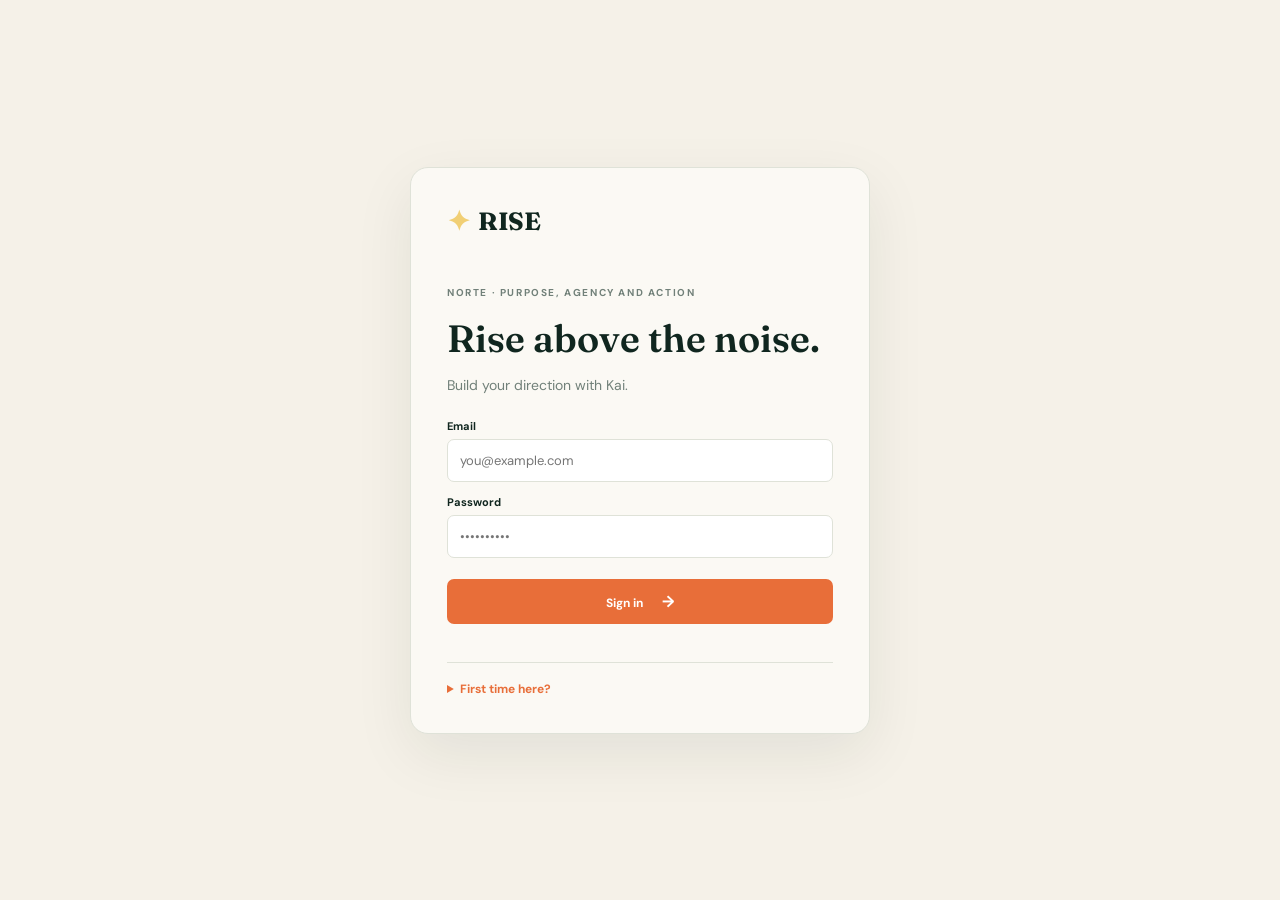
==== index.html @ 133b168e "Initial commit: Bússola V1 snapshot Functional snapshot of the pre-Liquid Focus version — PWA dashbo" ====
<!doctype html>
<html lang="pt-PT">
  <head>
    <meta charset="UTF-8" />
    <meta name="viewport" content="width=device-width, initial-scale=1.0" />
    <meta name="theme-color" content="#10261f" />
    <meta name="description" content="RISE — helping young people rise above the noise and build their direction." />
    <link rel="manifest" href="manifest.webmanifest" />
    <link rel="preconnect" href="https://fonts.googleapis.com" />
    <link rel="preconnect" href="https://fonts.gstatic.com" crossorigin />
    <link href="https://fonts.googleapis.com/css2?family=DM+Sans:wght@400;500;600;700&family=Fraunces:opsz,wght@9..144,600;9..144,700&display=swap" rel="stylesheet" />
    <link rel="stylesheet" href="styles.css" />
    <link rel="stylesheet" href="ui.css" />
    <title>RISE — rise above the noise</title>
  </head>
  <body>
    <section id="auth-screen" class="auth-screen">
      <div class="auth-card"><div class="brand auth-brand"><span class="brand-mark">✦</span><span>Bússola</span></div><span class="eyebrow">NORTE · PURPOSE, AGENCY AND ACTION</span><h1>Find your direction.</h1><p>Sign in to continue your journey with Kai.</p><form id="login-form"><label>Email<input id="login-email" type="email" required placeholder="you@example.com"></label><label>Password<input id="login-password" type="password" required placeholder="••••••••••"></label><button class="primary" type="submit">Sign in <span>→</span></button><p id="login-error" class="form-error"></p></form><details><summary>First time here?</summary><form id="register-form"><label>Name<input id="register-name" required></label><label>Email<input id="register-email" type="email" required></label><label>Password<input id="register-password" type="password" minlength="10" required></label><label>Organization name (admin)<input id="register-tenant"></label><button class="outline" type="submit">Create account</button></form></details></div>
    </section>
    <div class="grain"></div>
    <div class="app-shell" id="app-shell" hidden>
      <aside class="sidebar">
        <div class="brand"><span class="brand-mark">✦</span><span>Bússola</span></div>
        <p class="eyebrow">Your next step</p>
        <nav>
          <button class="nav-item active" data-view="home"><span>◒</span> Today</button>
          <button class="nav-item" data-view="objectives"><span>◎</span> Objectives</button>
          <button class="nav-item" data-view="journal"><span>✎</span> Journal</button>
          <button class="nav-item" data-view="coach"><span>◌</span> Talk to Kai</button>
          <button class="nav-item admin-only" data-view="admin"><span>▦</span> Administration</button>
          <button class="nav-item admin-only" data-view="research"><span>⌁</span> Research</button>
        </nav>
        <div class="sidebar-bottom">
          <div class="streak"><span class="streak-flame">♨</span><div><strong>6 days</strong><small>of consistency</small></div></div>
          <button class="profile-mini"><span class="avatar">M</span><span><strong id="profile-name">Martim</strong><small>Personal profile</small></span><span>↗</span></button>
          <button class="side-action" id="install-pwa">＋ Install on phone</button><button class="side-action logout-action" id="logout-button">↪ Sign out</button>
        </div>
      </aside>

      <main class="main-content">
        <header class="topbar"><div><span class="date-label">WEDNESDAY, AUGUST 6</span><h1 id="page-title">Good morning, Martim<span class="sun">☼</span></h1></div><div class="top-actions"><button class="icon-button" aria-label="Notifications">♧<i></i></button><button class="avatar avatar-large">M</button></div></header>
        <section id="view-home" class="view active-view">
          <div class="hero-grid">
            <article class="hero-card"><div class="hero-kicker">Your compass today <span>● online</span></div><h2>Small steps.<br /><em>Real direction.</em></h2><p>You do not need everything figured out. Choose what deserves your attention now.</p><button class="primary" data-view="coach">Start a conversation <span>→</span></button><div class="orbit orbit-one"></div><div class="orbit orbit-two"></div></article>
            <article class="checkin-card"><div class="card-top"><span class="eyebrow">MORNING CHECK-IN</span><span class="time">2 min</span></div><h3>How are you arriving today?</h3><div class="moods"><button>🌧️<small>Heavy</small></button><button>🌤️<small>Neutral</small></button><button class="selected">☀️<small>Energetic</small></button><button>⚡<small>Electric</small></button></div><button class="text-button" id="checkin-btn">Save my state <span>→</span></button></article>
          </div>
          <div class="section-heading"><div><span class="eyebrow">TODAY'S FOCUS</span><h2>One thing at a time.</h2></div><button class="link-button" data-view="objectives">See all →</button></div>
          <div id="notification-card" class="notification-card" hidden></div>
          <div class="focus-grid"><article class="objective-card"><div class="objective-icon orange">◒</div><div class="objective-copy"><span class="tag orange-tag">SCHOOL</span><h3>Study mathematics</h3><p>Complete exercises 12–20 from the functions worksheet.</p><div class="progress"><span style="width: 62%"></span></div><small>3 of 5 sessions completed</small></div><button class="more">•••</button></article><article class="accountability-card"><span class="eyebrow">YOUR HARD QUESTION</span><h3>What are you avoiding?</h3><p>Sometimes the task is not the problem. It is the uncomfortable moment before starting.</p><button class="outline" data-view="journal">Write without filters <span>→</span></button></article></div>
          <div class="section-heading recent-heading"><div><span class="eyebrow">RECENT</span><h2>Your conversations</h2></div></div>
          <div class="conversation-list"><button class="conversation"><span class="conversation-icon blue">✦</span><span><strong>The conversation you needed</strong><small>Yesterday · Kai</small></span><span class="arrow">→</span></button><button class="conversation"><span class="conversation-icon green">↗</span><span><strong>Plan for exam week</strong><small>August 3 · Kai</small></span><span class="arrow">→</span></button></div>
        </section>
        <section id="view-objectives" class="view"><div class="page-intro"><span class="eyebrow">DIRECTION</span><h2>Your objectives.</h2><p>Turn intentions into commitments small enough to start today.</p><button class="primary" id="add-objective">+ New objective</button></div><div class="objective-board" id="objective-board"></div></section>
        <section id="view-journal" class="view"><div class="page-intro"><span class="eyebrow">PRIVATE JOURNAL</span><h2>What is happening for you?</h2><p>This space is yours. Write to understand, not to impress.</p><textarea id="journal-text" placeholder="Write what is taking up space..."></textarea><button class="primary" id="save-journal">Save reflection <span>→</span></button><p id="journal-status" class="status"></p></div></section>
        <section id="view-coach" class="view"><div class="chat-layout"><div class="chat-header"><span class="avatar kai">K</span><div><span class="eyebrow">KAI · YOUR MENTOR</span><h2>Let us be honest.</h2></div><span class="online-pill">● available</span></div><div class="messages"><div class="message kai-message">Hi, Martim. I noticed you have kept your six-day consistency. That matters.<br /><br />Now the hard question: what is the one thing you can do today that will make you respect your own word more?</div><div class="message user-message">I think I need to start mathematics, but I keep putting it off.</div></div><div class="composer"><input placeholder="Write to Kai..." /><button>↑</button></div><p class="safety-note">Kai is a digital mentor, not a psychologist. If you are in danger, speak to a trusted adult or call your local emergency number.</p></div></section>
        <section id="view-admin" class="view admin-view"><div class="page-intro"><span class="eyebrow">ADMINISTRATION</span><h2>Organization status.</h2><p>Accounts, onboarding, consent and activity in one place.</p></div><div class="kpi-grid" id="admin-kpis"></div><div class="admin-table"><div class="table-title"><h3>Users</h3><button class="outline" id="invite-user">+ Invite</button></div><div id="users-list"></div></div></section>
        <section id="view-research" class="view admin-view"><div class="page-intro"><span class="eyebrow">RESEARCH CONSOLE</span><h2>Learn without surveillance.</h2><p>Authorized, pseudonymized and audited conversations.</p><button class="primary" id="load-research">Load authorized data</button></div><div class="kpi-grid" id="research-kpis"></div><div id="research-list" class="admin-table"></div></section>
      </main>
    </div>
    <section id="onboarding-screen" class="auth-screen" hidden><div class="auth-card onboarding-card"><span class="eyebrow">THE FIRST PART OF YOUR JOURNEY</span><h1>We start with you.</h1><p>This is not a test. It is a starting picture that can change.</p><form id="onboarding-form"><label>What should we call you?<input name="preferred_name" required></label><label>What gives you energy? <input name="energy" placeholder="e.g. creating, people, learning"></label><label>What is making things harder? <input name="difficulty"></label><label>Challenge intensity<select name="challenge_intensity"><option value="normal">Normal · 3 contacts per week</option><option value="light">Light · 2 contacts per week</option><option value="intensive">Temporary intensive · daily</option></select></label><label class="check"><input type="checkbox" name="proactive_consent"> I agree to proactive contacts within my chosen hours.</label><label class="check"><input type="checkbox" name="research_consent"> I agree to take part in authorized research.</label><label class="check"><input type="checkbox" name="terms" required> I accept the terms and confirm my assent.</label><button class="primary" type="submit">Create my map <span>→</span></button></form></div></section>
    <script src="app.js"></script>
  </body>
</html>
---- styles.css ----
:root{--ink:#10261f;--muted:#718079;--paper:#f5f1e8;--cream:#fbf9f4;--line:#dfe2d8;--orange:#e86e39;--blue:#5e9db7;--green:#a9c9a2;--yellow:#f1cf74}*{box-sizing:border-box}body{margin:0;background:var(--paper);color:var(--ink);font-family:'DM Sans',sans-serif}.grain{position:fixed;inset:0;pointer-events:none;opacity:.08;z-index:5;background-image:url("data:image/svg+xml,%3Csvg viewBox='0 0 180 180' xmlns='http://www.w3.org/2000/svg'%3E%3Cfilter id='n'%3E%3CfeTurbulence type='fractalNoise' baseFrequency='.9' numOctaves='3' stitchTiles='stitch'/%3E%3C/filter%3E%3Crect width='100%25' height='100%25' filter='url(%23n)' opacity='.38'/%3E%3C/svg%3E")}.app-shell{display:flex;min-height:100vh}.sidebar{width:245px;background:var(--ink);color:#eef2e8;padding:31px 23px 22px;display:flex;flex-direction:column;position:fixed;inset:0 auto 0 0}.brand{font:700 25px Fraunces,serif;letter-spacing:-.6px;display:flex;align-items:center;gap:9px}.brand-mark{color:var(--yellow);font-size:28px}.eyebrow{font-size:10px;letter-spacing:1.6px;font-weight:700;color:var(--muted);margin:0 0 10px}.sidebar .eyebrow{color:#7f9a8c;margin-top:72px}nav{display:grid;gap:6px}.nav-item{border:0;background:transparent;color:#a8b9ae;text-align:left;padding:12px 13px;border-radius:10px;font:600 14px 'DM Sans';cursor:pointer;display:flex;gap:13px}.nav-item.active,.nav-item:hover{background:#294139;color:#fff}.nav-item span{font-size:17px}.sidebar-bottom{margin-top:auto}.streak{display:flex;gap:12px;align-items:center;background:#294139;border-radius:12px;padding:13px;margin-bottom:19px}.streak-flame{font-size:24px;color:var(--yellow)}small{display:block;color:var(--muted);font-size:11px;margin-top:3px}.streak strong,.profile-mini strong{font-size:13px;display:block}.profile-mini{width:100%;border:0;background:transparent;color:#eef2e8;display:flex;align-items:center;gap:10px;text-align:left;padding:5px;cursor:pointer}.profile-mini>span:last-child{margin-left:auto;color:#799286}.avatar{width:32px;height:32px;border-radius:50%;display:inline-grid;place-items:center;background:#e7aa6e;color:var(--ink);font-weight:700;font-size:13px}.main-content{margin-left:245px;width:calc(100% - 245px);max-width:1280px;padding:37px 6vw 80px}.topbar{display:flex;justify-content:space-between;align-items:start;margin-bottom:42px}.date-label{color:var(--muted);font-size:10px;letter-spacing:1.8px;font-weight:700}.topbar h1{font:600 clamp(30px,3vw,42px) Fraunces,serif;letter-spacing:-1.3px;margin:8px 0}.sun{color:var(--orange);font-family:'DM Sans';font-size:27px;margin-left:8px}.top-actions{display:flex;gap:14px;align-items:center}.icon-button{border:0;background:transparent;font-size:23px;color:var(--ink);position:relative}.icon-button i{position:absolute;top:2px;right:2px;width:6px;height:6px;background:var(--orange);border-radius:50%}.avatar-large{width:39px;height:39px}.hero-grid{display:grid;grid-template-columns:1.5fr 1fr;gap:18px}.hero-card{position:relative;overflow:hidden;background:var(--ink);min-height:275px;border-radius:16px;padding:32px 35px;color:#f7f4e8}.hero-kicker{font-size:11px;letter-spacing:1.2px;color:#a7bbaf;font-weight:700}.hero-kicker span{color:#b4d3a9;margin-left:14px;font-size:10px}.hero-card h2{font:600 42px/1.04 Fraunces,serif;letter-spacing:-1.7px;margin:27px 0 13px;position:relative;z-index:1}.hero-card h2 em{font-style:normal;color:var(--yellow)}.hero-card p{color:#adc1b5;max-width:340px;font-size:13px;line-height:1.6;position:relative;z-index:1}.primary{border:0;background:var(--orange);color:white;border-radius:7px;padding:12px 16px;font:700 12px 'DM Sans';cursor:pointer;position:relative;z-index:1}.primary span,.outline span,.text-button span{margin-left:16px;font-size:16px}.orbit{position:absolute;border:1px solid #426055;border-radius:50%;width:330px;height:330px;right:-50px;bottom:-150px}.orbit-two{width:220px;height:220px;right:30px;bottom:-95px}.checkin-card,.objective-card,.accountability-card,.board-card{background:var(--cream);border:1px solid var(--line);border-radius:16px}.checkin-card{padding:28px 29px}.card-top,.section-heading,.card-top{display:flex;justify-content:space-between}.time{font-size:11px;color:var(--muted)}.checkin-card h3{font:600 22px Fraunces,serif;margin:28px 0 23px}.moods{display:flex;justify-content:space-between;gap:4px}.moods button{border:1px solid transparent;background:transparent;border-radius:10px;padding:7px 5px;cursor:pointer;font-size:22px}.moods button.selected,.moods button:hover{background:#f1e5cb;border-color:#e4d2ae}.moods small{font-size:9px}.text-button,.link-button{border:0;background:none;color:var(--orange);font:700 12px 'DM Sans';padding:0;cursor:pointer}.text-button{margin-top:25px}.confirmed{color:#527d55}.section-heading{align-items:end;margin:45px 0 17px}.section-heading h2,.page-intro h2{font:600 28px Fraunces,serif;margin:0;letter-spacing:-.7px}.link-button{margin-bottom:3px}.focus-grid{display:grid;grid-template-columns:1.5fr 1fr;gap:18px}.objective-card{padding:24px;display:flex;gap:17px;position:relative}.objective-icon{width:40px;height:40px;flex:none;border-radius:10px;display:grid;place-items:center;font-size:22px}.orange{background:#f8dbc2;color:var(--orange)}.blue{background:#d5e7eb;color:#4e8ca8}.green{background:#dcebd7;color:#57845a}.tag{font-size:9px;letter-spacing:1.3px;font-weight:700}.orange-tag{color:var(--orange)}.blue-tag{color:#4e8ca8}.green-tag{color:#57845a}.objective-copy h3,.board-card h3{font:600 20px Fraunces,serif;margin:6px 0}.objective-copy p,.board-card p,.accountability-card p{font-size:12px;color:var(--muted);margin:0 0 15px;line-height:1.5}.progress{height:5px;background:#e7e6df;border-radius:9px;margin:14px 0 7px;overflow:hidden}.progress span{display:block;height:100%;background:var(--orange);border-radius:9px}.more{margin-left:auto;align-self:start;border:0;background:transparent;color:var(--muted);letter-spacing:2px}.accountability-card{background:#f1dba9;border-color:#ebd092;padding:25px 28px}.accountability-card .eyebrow{color:#9e7b35}.accountability-card h3{font:600 24px Fraunces,serif;margin:15px 0 9px}.outline{border:1px solid #be9b51;background:transparent;border-radius:6px;padding:9px 12px;color:#765a24;font:700 11px 'DM Sans';cursor:pointer}.recent-heading{margin:40px 0 10px}.conversation-list{display:grid;gap:7px}.conversation{display:flex;align-items:center;gap:14px;background:transparent;border:0;text-align:left;padding:12px 3px;color:var(--ink);cursor:pointer}.conversation:hover{background:#ece9df;border-radius:8px}.conversation-icon{width:32px;height:32px;border-radius:9px;display:grid;place-items:center}.conversation strong{font-size:13px}.arrow{margin-left:auto;color:var(--muted)}.view{display:none}.active-view{display:block;animation:appear .4s ease}.page-intro{max-width:650px}.page-intro p{color:var(--muted);line-height:1.6;font-size:14px;margin:12px 0 25px}.objective-board{display:grid;grid-template-columns:repeat(3,1fr);gap:16px;margin-top:45px}.board-card{padding:23px}.board-card .objective-icon{margin-bottom:25px}.board-card h3{font-size:22px}.board-card .progress span{background:var(--blue)}textarea{width:100%;height:220px;background:var(--cream);border:1px solid var(--line);border-radius:12px;padding:18px;font:15px 'DM Sans';margin:22px 0;resize:vertical;display:block}.status{color:#57845a!important;font-size:12px!important}.chat-layout{max-width:740px;background:var(--cream);border:1px solid var(--line);border-radius:16px;overflow:hidden}.chat-header{padding:22px 26px;border-bottom:1px solid var(--line);display:flex;align-items:center;gap:12px}.kai{background:var(--ink);color:var(--yellow)}.chat-header h2{font:600 24px Fraunces,serif;margin:0}.online-pill{margin-left:auto;color:#57845a;font-size:11px}.messages{padding:30px;min-height:320px;background:#f8f6ef}.message{max-width:75%;padding:15px 17px;border-radius:13px;font-size:13px;line-height:1.55;margin-bottom:15px}.kai-message{background:#e6eee2}.user-message{background:#f1dba9;margin-left:auto}.composer{display:flex;padding:18px;border-top:1px solid var(--line);gap:10px}.composer input{flex:1;border:0;background:#f0eee8;border-radius:8px;padding:13px;font:13px 'DM Sans';outline:none}.composer button{border:0;border-radius:8px;background:var(--ink);color:white;width:42px;font-size:20px}.safety-note{font-size:10px;color:#939b92;text-align:center;margin:0;padding:0 20px 17px}@keyframes appear{from{opacity:0;transform:translateY(7px)}to{opacity:1;transform:none}}@media(max-width:850px){.sidebar{width:75px;padding:25px 12px}.brand span:last-child,.sidebar .eyebrow,.nav-item:not(.active)::after,.nav-item{font-size:0}.brand{justify-content:center}.nav-item{justify-content:center;padding:13px}.nav-item span{font-size:20px}.streak,.profile-mini span:not(.avatar){display:none}.profile-mini{justify-content:center}.main-content{margin-left:75px;width:calc(100% - 75px);padding:28px 5vw}.hero-grid,.focus-grid,.objective-board{grid-template-columns:1fr}.hero-card h2{font-size:36px}.topbar{margin-bottom:28px}}
:root{--ink:#10261f;--muted:#718079;--paper:#f5f1e8;--cream:#fbf9f4;--line:#dfe2d8;--orange:#e86e39;--blue:#5e9db7;--green:#a9c9a2;--yellow:#f1cf74}
---- ui.css ----
[hidden]{display:none!important}.auth-screen{position:fixed;inset:0;z-index:20;background:var(--paper);display:grid;place-items:center;padding:24px}.auth-card{background:var(--cream);border:1px solid var(--line);border-radius:18px;padding:36px;max-width:460px;width:100%;box-shadow:0 20px 60px #10261f14}.auth-brand{margin-bottom:42px}.auth-card h1{font:600 38px Fraunces,serif;margin:14px 0 8px}.auth-card>p{color:var(--muted);font-size:14px;margin-bottom:25px}.auth-card form{display:grid;gap:13px}.auth-card label{font-size:11px;font-weight:700;color:var(--ink);display:grid;gap:6px}.auth-card input,.auth-card select{border:1px solid var(--line);background:white;border-radius:7px;padding:12px;font:13px 'DM Sans';width:100%}.auth-card .primary{margin-top:8px}.form-error{color:#b64231;font-size:12px;margin:0}.auth-card details{border-top:1px solid var(--line);margin-top:25px;padding-top:18px}.auth-card summary{font-size:12px;color:var(--orange);cursor:pointer;font-weight:700}.auth-card details form{margin-top:18px}.check{display:flex!important;grid-template-columns:18px auto;align-items:center;gap:8px!important;color:var(--muted)!important;font-weight:400!important;line-height:1.4}.check input{width:16px}.kpi-grid{display:grid;grid-template-columns:repeat(4,1fr);gap:12px;margin:35px 0}.kpi{background:var(--cream);border:1px solid var(--line);border-radius:12px;padding:18px}.kpi strong{display:block;font:600 27px Fraunces,serif}.kpi span{font-size:10px;color:var(--muted);letter-spacing:1px;text-transform:uppercase}.admin-table{background:var(--cream);border:1px solid var(--line);border-radius:14px;padding:20px}.table-title{display:flex;justify-content:space-between;align-items:center}.table-title h3{font:600 22px Fraunces,serif;margin:0}.user-row,.research-row{display:flex;gap:15px;align-items:center;border-top:1px solid var(--line);padding:14px 0;font-size:12px}.user-row strong{min-width:150px}.pill{font-size:10px;background:#e5efe3;border-radius:20px;padding:5px 8px;color:#57845a}.research-row{display:block;line-height:1.5}.research-row small{margin-bottom:5px}.research-row em{color:var(--muted)}.side-action{width:100%;background:transparent;border:0;color:#a8b9ae;text-align:left;padding:9px 5px;font:600 11px 'DM Sans';cursor:pointer}.side-action:hover{color:#fff}.logout-action{color:#d9957b}.notification-card{background:#e6eee2;border:1px solid #c9dcc3;border-radius:14px;padding:18px 22px;margin:-2px 0 20px}.notification-card h3{font:600 21px Fraunces,serif;margin:7px 0}.notification-card p{font-size:12px;color:#58715e}.notification-actions{display:flex;gap:15px;align-items:center}@media(max-width:850px){.kpi-grid{grid-template-columns:repeat(2,1fr)}.auth-card{padding:25px}.side-action{font-size:0;text-align:center}.side-action:first-letter{font-size:18px}.notification-card{margin-top:5px}}
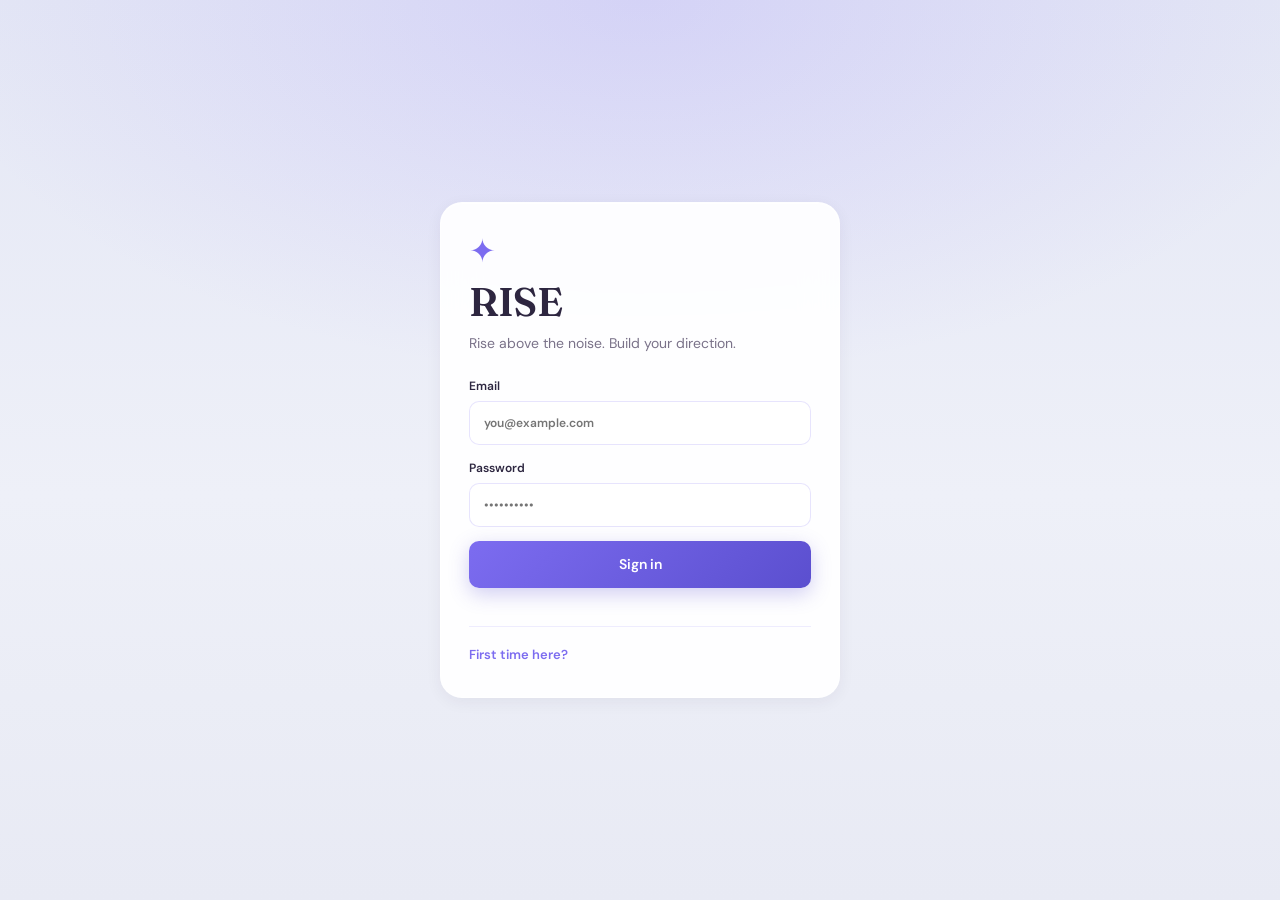
==== commit 9676bac1: "Ship English RISE pilot UI aligned with mobile mockups. Move user-facing copy and guardrails to Engl" ====
--- a/index.html
+++ b/index.html
@@ -1,63 +1,319 @@
 <!doctype html>
-<html lang="pt-PT">
-  <head>
-    <meta charset="UTF-8" />
-    <meta name="viewport" content="width=device-width, initial-scale=1.0" />
-    <meta name="theme-color" content="#10261f" />
-    <meta name="description" content="RISE — helping young people rise above the noise and build their direction." />
-    <link rel="manifest" href="manifest.webmanifest" />
-    <link rel="preconnect" href="https://fonts.googleapis.com" />
-    <link rel="preconnect" href="https://fonts.gstatic.com" crossorigin />
-    <link href="https://fonts.googleapis.com/css2?family=DM+Sans:wght@400;500;600;700&family=Fraunces:opsz,wght@9..144,600;9..144,700&display=swap" rel="stylesheet" />
-    <link rel="stylesheet" href="styles.css" />
-    <link rel="stylesheet" href="ui.css" />
-    <title>RISE — rise above the noise</title>
-  </head>
-  <body>
-    <section id="auth-screen" class="auth-screen">
-      <div class="auth-card"><div class="brand auth-brand"><span class="brand-mark">✦</span><span>Bússola</span></div><span class="eyebrow">NORTE · PURPOSE, AGENCY AND ACTION</span><h1>Find your direction.</h1><p>Sign in to continue your journey with Kai.</p><form id="login-form"><label>Email<input id="login-email" type="email" required placeholder="you@example.com"></label><label>Password<input id="login-password" type="password" required placeholder="••••••••••"></label><button class="primary" type="submit">Sign in <span>→</span></button><p id="login-error" class="form-error"></p></form><details><summary>First time here?</summary><form id="register-form"><label>Name<input id="register-name" required></label><label>Email<input id="register-email" type="email" required></label><label>Password<input id="register-password" type="password" minlength="10" required></label><label>Organization name (admin)<input id="register-tenant"></label><button class="outline" type="submit">Create account</button></form></details></div>
-    </section>
-    <div class="grain"></div>
-    <div class="app-shell" id="app-shell" hidden>
-      <aside class="sidebar">
-        <div class="brand"><span class="brand-mark">✦</span><span>Bússola</span></div>
-        <p class="eyebrow">Your next step</p>
-        <nav>
-          <button class="nav-item active" data-view="home"><span>◒</span> Today</button>
-          <button class="nav-item" data-view="objectives"><span>◎</span> Objectives</button>
-          <button class="nav-item" data-view="journal"><span>✎</span> Journal</button>
-          <button class="nav-item" data-view="coach"><span>◌</span> Talk to Kai</button>
-          <button class="nav-item admin-only" data-view="admin"><span>▦</span> Administration</button>
-          <button class="nav-item admin-only" data-view="research"><span>⌁</span> Research</button>
-        </nav>
-        <div class="sidebar-bottom">
-          <div class="streak"><span class="streak-flame">♨</span><div><strong>6 days</strong><small>of consistency</small></div></div>
-          <button class="profile-mini"><span class="avatar">M</span><span><strong id="profile-name">Martim</strong><small>Personal profile</small></span><span>↗</span></button>
-          <button class="side-action" id="install-pwa">＋ Install on phone</button><button class="side-action logout-action" id="logout-button">↪ Sign out</button>
-        </div>
-      </aside>
-
-      <main class="main-content">
-        <header class="topbar"><div><span class="date-label">WEDNESDAY, AUGUST 6</span><h1 id="page-title">Good morning, Martim<span class="sun">☼</span></h1></div><div class="top-actions"><button class="icon-button" aria-label="Notifications">♧<i></i></button><button class="avatar avatar-large">M</button></div></header>
-        <section id="view-home" class="view active-view">
-          <div class="hero-grid">
-            <article class="hero-card"><div class="hero-kicker">Your compass today <span>● online</span></div><h2>Small steps.<br /><em>Real direction.</em></h2><p>You do not need everything figured out. Choose what deserves your attention now.</p><button class="primary" data-view="coach">Start a conversation <span>→</span></button><div class="orbit orbit-one"></div><div class="orbit orbit-two"></div></article>
-            <article class="checkin-card"><div class="card-top"><span class="eyebrow">MORNING CHECK-IN</span><span class="time">2 min</span></div><h3>How are you arriving today?</h3><div class="moods"><button>🌧️<small>Heavy</small></button><button>🌤️<small>Neutral</small></button><button class="selected">☀️<small>Energetic</small></button><button>⚡<small>Electric</small></button></div><button class="text-button" id="checkin-btn">Save my state <span>→</span></button></article>
+<html lang="en">
+<head>
+  <meta charset="UTF-8" />
+  <meta name="viewport" content="width=device-width, initial-scale=1.0, viewport-fit=cover" />
+  <meta name="theme-color" content="#5b4fcf" />
+  <meta name="description" content="RISE — helping young people find direction and act in the real world." />
+  <link rel="manifest" href="manifest.webmanifest" />
+  <link rel="preconnect" href="https://fonts.googleapis.com" />
+  <link rel="preconnect" href="https://fonts.gstatic.com" crossorigin />
+  <link href="https://fonts.googleapis.com/css2?family=DM+Sans:wght@400;500;600;700&family=Fraunces:opsz,wght@9..144,600;9..144,700&display=swap" rel="stylesheet" />
+  <link rel="stylesheet" href="css/rise.css" />
+  <title>RISE</title>
+</head>
+<body>
+  <section id="auth-screen" class="screen auth-screen">
+    <div class="auth-card glass">
+      <div class="brand-mark">✦</div>
+      <h1>RISE</h1>
+      <p class="tagline">Rise above the noise. Build your direction.</p>
+      <form id="login-form">
+        <label>Email<input id="login-email" type="email" required placeholder="you@example.com" autocomplete="username" /></label>
+        <label>Password<input id="login-password" type="password" required placeholder="••••••••••" autocomplete="current-password" /></label>
+        <button class="btn btn-primary" type="submit">Sign in</button>
+        <p id="login-error" class="form-error"></p>
+      </form>
+      <details class="auth-details">
+        <summary>First time here?</summary>
+        <form id="register-form">
+          <label>Name<input id="register-name" required /></label>
+          <label>Email<input id="register-email" type="email" required /></label>
+          <label>Password<input id="register-password" type="password" minlength="10" required /></label>
+          <label>Organization (admin)<input id="register-tenant" placeholder="optional" /></label>
+          <button class="btn btn-secondary" type="submit">Create account</button>
+        </form>
+      </details>
+    </div>
+  </section>
+
+  <section id="welcome-screen" class="screen welcome-screen" hidden>
+    <div class="welcome-hero">
+      <img src="assets/backgrounds/world-learning.png" alt="" class="scene-bg welcome-bg" />
+      <div class="welcome-bg-fade" aria-hidden="true"></div>
+      <div class="welcome-overlay">
+        <p class="welcome-pre">Welcome to</p>
+        <h1 class="welcome-logo">RISE</h1>
+        <p class="welcome-tag">A world that grows with you.</p>
+        <div class="welcome-divider" aria-hidden="true"></div>
+        <p class="welcome-desc">Build confidence, direction and real-world skills with Kai as your companion.</p>
+      </div>
+      <div class="welcome-cards" aria-label="Development areas">
+        <article class="welcome-card welcome-card--confidence">
+          <span class="welcome-card-icon" aria-hidden="true">⛰</span>
+          <strong>Confidence</strong>
+        </article>
+        <article class="welcome-card welcome-card--learning">
+          <span class="welcome-card-icon" aria-hidden="true">📖</span>
+          <strong>Learning</strong>
+        </article>
+        <article class="welcome-card welcome-card--creativity">
+          <span class="welcome-card-icon" aria-hidden="true">✎</span>
+          <strong>Creativity</strong>
+        </article>
+        <article class="welcome-card welcome-card--projects">
+          <span class="welcome-card-icon" aria-hidden="true">📍</span>
+          <strong>Projects</strong>
+        </article>
+      </div>
+      <div class="welcome-bottom">
+        <div class="welcome-kai-card glass">
+          <img src="assets/kai-portrait.png" alt="" class="welcome-kai-avatar" />
+          <div><strong>Meet Kai</strong><p>Kai helps you reflect, choose a next step and turn small actions into real progress.</p></div>
+          <div class="welcome-plant" aria-hidden="true"></div>
+        </div>
+        <button class="btn btn-primary btn-full" id="welcome-start">Start with Kai →</button>
+        <button class="btn btn-ghost btn-full" type="button" data-nav="world" id="welcome-explore">Explore my world ›</button>
+      </div>
+    </div>
+  </section>
+
+  <section id="onboarding-screen" class="screen auth-screen" hidden>
+    <div class="auth-card glass onboarding-card">
+      <span class="eyebrow">THE FIRST PART OF YOUR JOURNEY</span>
+      <h2>We start with you.</h2>
+      <p>This is not a test. It is a starting picture that can change.</p>
+      <form id="onboarding-form">
+        <label>What should we call you?<input name="preferred_name" required /></label>
+        <label>What gives you energy?<input name="energy" placeholder="e.g. creating, people, learning" /></label>
+        <label>What is making things harder?<input name="difficulty" /></label>
+        <label>Challenge intensity<select name="challenge_intensity">
+          <option value="normal">Normal · 3 contacts/week</option>
+          <option value="light">Light · 2 contacts/week</option>
+          <option value="intensive">Intensive · daily</option>
+        </select></label>
+        <label class="check"><input type="checkbox" name="proactive_consent" /> I agree to proactive contacts within my chosen hours.</label>
+        <label class="check"><input type="checkbox" name="research_consent" /> I agree to take part in authorized research.</label>
+        <label class="check"><input type="checkbox" name="terms" required /> I accept the terms and confirm my assent.</label>
+        <button class="btn btn-primary btn-full" type="submit">Create my map →</button>
+      </form>
+    </div>
+  </section>
+
+  <div id="app-shell" class="app-shell" hidden>
+    <main class="views">
+      <section id="view-world" class="view active">
+        <div class="world-scene">
+          <img src="assets/backgrounds/world-main.png" alt="" class="scene-bg world-bg" />
+          <div class="districts" id="world-districts" aria-label="Development districts"></div>
+          <header class="world-header">
+            <button class="avatar-btn avatar-btn--photo" id="world-avatar" aria-label="Profile">
+              <img src="assets/kai-portrait.png" alt="" id="world-avatar-img" />
+            </button>
+            <div class="world-title">
+              <h1>RISE</h1>
+              <p>Built by what you do in real life.</p>
+            </div>
+            <button class="icon-btn icon-btn--bell" id="world-notify" aria-label="Notifications">
+              <svg width="18" height="18" viewBox="0 0 24 24" fill="none" aria-hidden="true"><path d="M18 8a6 6 0 10-12 0c0 7-3 7-3 7h18s-3 0-3-7" stroke="currentColor" stroke-width="1.8" stroke-linecap="round"/><path d="M13.7 21a2 2 0 01-3.4 0" stroke="currentColor" stroke-width="1.8" stroke-linecap="round"/></svg>
+            </button>
+          </header>
+          <article class="next-move glass" id="next-move-card" hidden>
+            <div class="next-move-inner">
+              <img src="assets/kai-portrait.png" alt="" class="next-move-avatar" />
+              <div class="next-move-copy">
+                <span class="eyebrow">TODAY'S NEXT MOVE</span>
+                <h3 id="next-move-title">—</h3>
+                <p id="next-move-quote">—</p>
+              </div>
+              <button class="btn-circle" id="next-move-go" aria-label="Open">
+                <svg width="18" height="18" viewBox="0 0 24 24" fill="none" aria-hidden="true"><path d="M9 6l6 6-6 6" stroke="currentColor" stroke-width="2.2" stroke-linecap="round" stroke-linejoin="round"/></svg>
+              </button>
+            </div>
+          </article>
+        </div>
+      </section>
+
+      <section id="view-kai" class="view">
+        <div class="kai-screen" data-theme="dark">
+          <img src="assets/backgrounds/world-learning.png" alt="" class="scene-bg kai-bg-image" aria-hidden="true" />
+          <div class="kai-bg-overlay" aria-hidden="true"></div>
+          <header class="kai-header">
+            <button class="back-btn" data-nav="world" aria-label="Back">
+              <svg width="18" height="18" viewBox="0 0 24 24" fill="none" aria-hidden="true"><path d="M15 6l-6 6 6 6" stroke="currentColor" stroke-width="2.2" stroke-linecap="round" stroke-linejoin="round"/></svg>
+            </button>
+            <div class="kai-header-center">
+              <h2>Kai</h2>
+              <span class="live-pill"><span class="live-dot"></span>Understands your journey</span>
+            </div>
+            <button class="kai-sparkle" aria-hidden="true">✦</button>
+          </header>
+          <div class="kai-hero">
+            <div class="kai-hero-avatar">
+              <div class="kai-avatar-ring"><img src="assets/kai-portrait.png" alt="" class="kai-portrait" /></div>
+            </div>
+            <p class="kai-context" id="kai-context"><span class="kai-context-icon" aria-hidden="true">✦</span>Learning District · The Academy</p>
           </div>
-          <div class="section-heading"><div><span class="eyebrow">TODAY'S FOCUS</span><h2>One thing at a time.</h2></div><button class="link-button" data-view="objectives">See all →</button></div>
-          <div id="notification-card" class="notification-card" hidden></div>
-          <div class="focus-grid"><article class="objective-card"><div class="objective-icon orange">◒</div><div class="objective-copy"><span class="tag orange-tag">SCHOOL</span><h3>Study mathematics</h3><p>Complete exercises 12–20 from the functions worksheet.</p><div class="progress"><span style="width: 62%"></span></div><small>3 of 5 sessions completed</small></div><button class="more">•••</button></article><article class="accountability-card"><span class="eyebrow">YOUR HARD QUESTION</span><h3>What are you avoiding?</h3><p>Sometimes the task is not the problem. It is the uncomfortable moment before starting.</p><button class="outline" data-view="journal">Write without filters <span>→</span></button></article></div>
-          <div class="section-heading recent-heading"><div><span class="eyebrow">RECENT</span><h2>Your conversations</h2></div></div>
-          <div class="conversation-list"><button class="conversation"><span class="conversation-icon blue">✦</span><span><strong>The conversation you needed</strong><small>Yesterday · Kai</small></span><span class="arrow">→</span></button><button class="conversation"><span class="conversation-icon green">↗</span><span><strong>Plan for exam week</strong><small>August 3 · Kai</small></span><span class="arrow">→</span></button></div>
-        </section>
-        <section id="view-objectives" class="view"><div class="page-intro"><span class="eyebrow">DIRECTION</span><h2>Your objectives.</h2><p>Turn intentions into commitments small enough to start today.</p><button class="primary" id="add-objective">+ New objective</button></div><div class="objective-board" id="objective-board"></div></section>
-        <section id="view-journal" class="view"><div class="page-intro"><span class="eyebrow">PRIVATE JOURNAL</span><h2>What is happening for you?</h2><p>This space is yours. Write to understand, not to impress.</p><textarea id="journal-text" placeholder="Write what is taking up space..."></textarea><button class="primary" id="save-journal">Save reflection <span>→</span></button><p id="journal-status" class="status"></p></div></section>
-        <section id="view-coach" class="view"><div class="chat-layout"><div class="chat-header"><span class="avatar kai">K</span><div><span class="eyebrow">KAI · YOUR MENTOR</span><h2>Let us be honest.</h2></div><span class="online-pill">● available</span></div><div class="messages"><div class="message kai-message">Hi, Martim. I noticed you have kept your six-day consistency. That matters.<br /><br />Now the hard question: what is the one thing you can do today that will make you respect your own word more?</div><div class="message user-message">I think I need to start mathematics, but I keep putting it off.</div></div><div class="composer"><input placeholder="Write to Kai..." /><button>↑</button></div><p class="safety-note">Kai is a digital mentor, not a psychologist. If you are in danger, speak to a trusted adult or call your local emergency number.</p></div></section>
-        <section id="view-admin" class="view admin-view"><div class="page-intro"><span class="eyebrow">ADMINISTRATION</span><h2>Organization status.</h2><p>Accounts, onboarding, consent and activity in one place.</p></div><div class="kpi-grid" id="admin-kpis"></div><div class="admin-table"><div class="table-title"><h3>Users</h3><button class="outline" id="invite-user">+ Invite</button></div><div id="users-list"></div></div></section>
-        <section id="view-research" class="view admin-view"><div class="page-intro"><span class="eyebrow">RESEARCH CONSOLE</span><h2>Learn without surveillance.</h2><p>Authorized, pseudonymized and audited conversations.</p><button class="primary" id="load-research">Load authorized data</button></div><div class="kpi-grid" id="research-kpis"></div><div id="research-list" class="admin-table"></div></section>
-      </main>
-    </div>
-    <section id="onboarding-screen" class="auth-screen" hidden><div class="auth-card onboarding-card"><span class="eyebrow">THE FIRST PART OF YOUR JOURNEY</span><h1>We start with you.</h1><p>This is not a test. It is a starting picture that can change.</p><form id="onboarding-form"><label>What should we call you?<input name="preferred_name" required></label><label>What gives you energy? <input name="energy" placeholder="e.g. creating, people, learning"></label><label>What is making things harder? <input name="difficulty"></label><label>Challenge intensity<select name="challenge_intensity"><option value="normal">Normal · 3 contacts per week</option><option value="light">Light · 2 contacts per week</option><option value="intensive">Temporary intensive · daily</option></select></label><label class="check"><input type="checkbox" name="proactive_consent"> I agree to proactive contacts within my chosen hours.</label><label class="check"><input type="checkbox" name="research_consent"> I agree to take part in authorized research.</label><label class="check"><input type="checkbox" name="terms" required> I accept the terms and confirm my assent.</label><button class="primary" type="submit">Create my map <span>→</span></button></form></div></section>
-    <script src="app.js"></script>
-  </body>
+          <div class="messages" id="kai-messages"></div>
+          <div class="chips" id="kai-chips">
+            <button class="chip chip-purple" data-chip="challenge"><span class="chip-icon">⚡</span>Give me a challenge</button>
+            <button class="chip chip-teal" data-chip="easier"><span class="chip-icon">🍃</span>Make it easier</button>
+            <button class="chip chip-gray" data-chip="not-today"><span class="chip-icon">☁</span>Not today</button>
+            <button class="chip chip-violet" data-chip="talk"><span class="chip-icon">💬</span>Talk it through</button>
+          </div>
+          <article class="action-card" id="kai-action-card" hidden>
+            <div class="action-card-copy">
+              <div class="action-card-head">
+                <span class="action-target" aria-hidden="true">◎</span>
+                <div>
+                  <span class="eyebrow">REAL-WORLD ACTION</span>
+                  <p class="action-sub">Small step. Real impact.</p>
+                </div>
+              </div>
+              <h3 id="kai-action-title">—</h3>
+              <span class="tag-pill tag-pill--glow" id="kai-action-tag">Confidence</span>
+            </div>
+            <div class="action-card-visual">
+              <img src="assets/action-card-bg.png" alt="" />
+              <button class="action-card-go" id="kai-action-open" aria-label="View mission">
+                <svg width="16" height="16" viewBox="0 0 24 24" fill="none" aria-hidden="true"><path d="M9 6l6 6-6 6" stroke="currentColor" stroke-width="2.2" stroke-linecap="round" stroke-linejoin="round"/></svg>
+              </button>
+            </div>
+          </article>
+          <form class="composer" id="kai-form">
+            <input id="kai-input" placeholder="Message Kai..." autocomplete="off" />
+            <button type="button" class="composer-plus" aria-hidden="true">+</button>
+            <button type="submit" class="btn-send" aria-label="Send">
+              <svg width="18" height="18" viewBox="0 0 24 24" fill="none" aria-hidden="true"><path d="M12 15a3 3 0 003-3V7.5a3 3 0 10-6 0V12a3 3 0 003 3z" stroke="currentColor" stroke-width="1.8"/><path d="M8 12h8" stroke="currentColor" stroke-width="1.8" stroke-linecap="round"/></svg>
+            </button>
+          </form>
+          <p class="safety-note">Kai is a digital mentor, not a psychologist. If you are in danger, speak to a trusted adult.</p>
+        </div>
+      </section>
+
+      <section id="view-journey" class="view">
+        <header class="page-header">
+          <span class="eyebrow">JOURNEY</span>
+          <h2>Your commitments.</h2>
+          <p>Finite experiences that take you somewhere.</p>
+        </header>
+        <div class="journey-actions">
+          <button class="btn btn-primary" id="add-mission-btn">+ New mission</button>
+        </div>
+        <div id="journey-list" class="card-list"></div>
+      </section>
+
+      <section id="view-progress" class="view">
+        <header class="page-header">
+          <span class="eyebrow">PROGRESS</span>
+          <h2>What became visible.</h2>
+        </header>
+        <div class="stats-grid" id="progress-stats"></div>
+        <h3 class="section-label">Recorded learnings</h3>
+        <div id="evidence-list" class="card-list"></div>
+        <div class="reflect-box glass">
+          <h3>Record a learning</h3>
+          <textarea id="reflect-text" placeholder="What did you discover? What worked?"></textarea>
+          <input id="reflect-competency" placeholder="Area (e.g. social, learning, creative)" />
+          <button class="btn btn-primary" id="reflect-save">Save reflection</button>
+          <p id="reflect-status" class="status-msg"></p>
+        </div>
+      </section>
+
+      <section id="view-me" class="view">
+        <header class="page-header">
+          <span class="eyebrow">PROFILE</span>
+          <h2 id="me-name">—</h2>
+          <p id="me-email" class="muted">—</p>
+        </header>
+        <div class="me-menu glass">
+          <button class="me-item" id="install-pwa">📲 Install on phone</button>
+          <a class="me-item" href="admin/index.html">⚙ Administration</a>
+          <button class="me-item danger" id="logout-button">↪ Sign out</button>
+        </div>
+        <div class="district-map glass" id="me-districts"></div>
+      </section>
+    </main>
+
+    <nav class="bottom-nav" id="bottom-nav">
+      <button class="nav-btn active" data-nav="world">
+        <span class="nav-icon nav-icon--world"><svg viewBox="0 0 24 24" fill="none" aria-hidden="true"><circle cx="12" cy="12" r="9" stroke="currentColor" stroke-width="1.8"/><path d="M3 12h18M12 3c2.5 2.8 4 6 4 9s-1.5 6.2-4 9M12 3c-2.5 2.8-4 6-4 9s1.5 6.2 4 9" stroke="currentColor" stroke-width="1.5"/></svg></span>
+        World
+      </button>
+      <button class="nav-btn" data-nav="kai">
+        <span class="nav-icon"><svg viewBox="0 0 24 24" fill="none" aria-hidden="true"><circle cx="12" cy="10" r="4" stroke="currentColor" stroke-width="1.8"/><path d="M6 20c.8-3.2 3.2-5 6-5s5.2 1.8 6 5" stroke="currentColor" stroke-width="1.8" stroke-linecap="round"/></svg></span>
+        Kai
+      </button>
+      <button class="nav-btn" data-nav="journey">
+        <span class="nav-icon"><svg viewBox="0 0 24 24" fill="none" aria-hidden="true"><circle cx="12" cy="12" r="9" stroke="currentColor" stroke-width="1.8"/><path d="M12 7v5l3 2" stroke="currentColor" stroke-width="1.8" stroke-linecap="round"/></svg></span>
+        Journey
+      </button>
+      <button class="nav-btn" data-nav="progress">
+        <span class="nav-icon"><svg viewBox="0 0 24 24" fill="none" aria-hidden="true"><path d="M6 17V11M12 17V7M18 17v-4" stroke="currentColor" stroke-width="2" stroke-linecap="round"/></svg></span>
+        Progress
+      </button>
+      <button class="nav-btn" data-nav="me">
+        <span class="nav-icon"><svg viewBox="0 0 24 24" fill="none" aria-hidden="true"><circle cx="12" cy="8" r="4" stroke="currentColor" stroke-width="1.8"/><path d="M5 20c1.5-3 4.5-5 7-5s5.5 2 7 5" stroke="currentColor" stroke-width="1.8" stroke-linecap="round"/></svg></span>
+        Me
+      </button>
+    </nav>
+  </div>
+
+  <dialog id="mission-dialog" class="mission-dialog">
+    <div class="mission-sheet">
+      <div class="mission-hero">
+        <img src="assets/backgrounds/world-social.png" alt="" class="scene-bg mission-hero-img" id="mission-hero-img" />
+        <div class="mission-hero-overlay">
+          <button class="mission-close" id="mission-close" aria-label="Close">×</button>
+          <span class="mission-district-pill" id="mission-district">Social District</span>
+        </div>
+      </div>
+      <div class="mission-body">
+        <span class="eyebrow">MISSION · REAL WORLD</span>
+        <h2 id="mission-title">—</h2>
+        <p class="mission-purpose" id="mission-purpose">—</p>
+        <div class="mission-block">
+          <span class="label">Action</span>
+          <p id="mission-action">—</p>
+        </div>
+        <div class="mission-meta">
+          <span class="mission-time">5–10 min</span>
+        </div>
+        <div class="difficulty-row" id="mission-difficulty">
+          <button class="diff-pill" data-diff="small">Small</button>
+          <button class="diff-pill active" data-diff="medium">Medium</button>
+          <button class="diff-pill" data-diff="stretch">Stretch</button>
+        </div>
+        <p class="kai-note" id="mission-kai-note">"The goal isn't to impress anyone. It's just to start."</p>
+        <div class="mission-btns">
+          <button class="btn btn-primary btn-full" id="mission-accept">I'll try it</button>
+          <button class="btn btn-ghost" id="mission-easier">Make this easier</button>
+        </div>
+        <div class="mission-complete" id="mission-complete" hidden>
+          <h3>You showed up.</h3>
+          <textarea id="mission-learning" placeholder="What did you learn?"></textarea>
+          <button class="btn btn-primary btn-full" id="mission-done">Complete mission ✓</button>
+        </div>
+      </div>
+    </div>
+  </dialog>
+
+  <div id="growth-overlay" class="growth-overlay" hidden>
+    <img src="assets/backgrounds/world-social.png" alt="" class="scene-bg growth-bg" />
+    <div class="growth-overlay-content">
+      <span class="growth-badge">Social Confidence ↑</span>
+      <h2>You showed up.</h2>
+      <p id="growth-overlay-body">You started a conversation even though it felt uncomfortable.</p>
+      <p class="growth-kai-note">"That mattered more than doing it perfectly." — Kai</p>
+      <button class="btn btn-primary btn-full" id="growth-see-changes">See what changed</button>
+    </div>
+  </div>
+
+  <div id="growth-toast" class="growth-toast" hidden>
+    <strong id="growth-title">Your world changed</strong>
+    <p id="growth-body">A real action brought life to part of your city.</p>
+  </div>
+
+  <script type="module" src="js/app.js"></script>
+</body>
 </html>
--- a/css/rise.css
+++ b/css/rise.css
@@ -0,0 +1,2064 @@
+/* ==========================================================================
+   RISE PWA — mobile-first design system
+   Pastel · soft 2.5D world · glass surfaces · calm motion
+   ========================================================================== */
+
+/* --------------------------------------------------------------------------
+   Design tokens
+   -------------------------------------------------------------------------- */
+:root {
+  --rise-purple: #7c6cf0;
+  --rise-purple-dark: #5b4fcf;
+  --rise-bg: #eef0f8;
+  --rise-surface: rgba(255, 255, 255, 0.92);
+  --rise-text: #2d2640;
+  --rise-muted: #7a7289;
+  --rise-accent: #9b8afb;
+
+  --rise-teal: #6bb8a8;
+  --rise-sage: #9cb89a;
+  --rise-cream: #faf8f3;
+  --rise-lavender: #e8e4ff;
+  --rise-border: rgba(124, 108, 240, 0.12);
+  --rise-border-strong: rgba(91, 79, 207, 0.22);
+  --rise-shadow: 0 8px 32px rgba(91, 79, 207, 0.1);
+  --rise-shadow-soft: 0 4px 16px rgba(45, 38, 64, 0.06);
+  --rise-radius-sm: 10px;
+  --rise-radius-md: 16px;
+  --rise-radius-lg: 22px;
+  --rise-radius-pill: 999px;
+
+  --font-ui: "DM Sans", system-ui, -apple-system, sans-serif;
+  --font-display: "Fraunces", Georgia, serif;
+
+  --shell-max: 480px;
+  --nav-height: 64px;
+  --transition-view: opacity 0.25s ease, transform 0.25s ease;
+
+  --safe-top: env(safe-area-inset-top, 0px);
+  --safe-bottom: env(safe-area-inset-bottom, 0px);
+  --safe-left: env(safe-area-inset-left, 0px);
+  --safe-right: env(safe-area-inset-right, 0px);
+}
+
+/* --------------------------------------------------------------------------
+   Reset & base
+   -------------------------------------------------------------------------- */
+*,
+*::before,
+*::after {
+  box-sizing: border-box;
+}
+
+html {
+  -webkit-text-size-adjust: 100%;
+  text-size-adjust: 100%;
+}
+
+body {
+  margin: 0;
+  min-height: 100dvh;
+  background: var(--rise-bg);
+  color: var(--rise-text);
+  font-family: var(--font-ui);
+  font-size: 15px;
+  line-height: 1.5;
+  -webkit-font-smoothing: antialiased;
+  -moz-osx-font-smoothing: grayscale;
+}
+
+img,
+svg {
+  display: block;
+  max-width: 100%;
+}
+
+button,
+input,
+textarea,
+select {
+  font: inherit;
+  color: inherit;
+}
+
+button {
+  cursor: pointer;
+  border: none;
+  background: none;
+}
+
+a {
+  color: inherit;
+  text-decoration: none;
+}
+
+[hidden] {
+  display: none !important;
+}
+
+h1,
+h2,
+h3,
+h4,
+p {
+  margin: 0;
+}
+
+h1,
+h2,
+h3 {
+  font-family: var(--font-display);
+  font-weight: 600;
+  letter-spacing: -0.02em;
+  line-height: 1.15;
+}
+
+/* --------------------------------------------------------------------------
+   Typography utilities
+   -------------------------------------------------------------------------- */
+.eyebrow {
+  display: block;
+  font-size: 10px;
+  font-weight: 700;
+  letter-spacing: 0.14em;
+  text-transform: uppercase;
+  color: var(--rise-muted);
+  margin-bottom: 6px;
+}
+
+.muted {
+  color: var(--rise-muted);
+}
+
+.tagline {
+  color: var(--rise-muted);
+  font-size: 14px;
+  line-height: 1.55;
+}
+
+.section-label {
+  font-family: var(--font-display);
+  font-size: 18px;
+  font-weight: 600;
+  margin: 28px 0 12px;
+}
+
+.status-msg {
+  font-size: 13px;
+  color: var(--rise-teal);
+  margin: 10px 0 0;
+}
+
+.form-error {
+  color: #c45c4a;
+  font-size: 13px;
+  margin: 4px 0 0;
+}
+
+/* --------------------------------------------------------------------------
+   Glass surfaces
+   -------------------------------------------------------------------------- */
+.glass {
+  background: var(--rise-surface);
+  backdrop-filter: blur(18px) saturate(1.15);
+  -webkit-backdrop-filter: blur(18px) saturate(1.15);
+  border: 1px solid rgba(255, 255, 255, 0.58);
+  box-shadow: var(--rise-shadow-soft), inset 0 1px 0 rgba(255, 255, 255, 0.65);
+}
+
+/* --------------------------------------------------------------------------
+   Buttons
+   -------------------------------------------------------------------------- */
+.btn {
+  display: inline-flex;
+  align-items: center;
+  justify-content: center;
+  gap: 8px;
+  border-radius: var(--rise-radius-sm);
+  padding: 13px 18px;
+  font-size: 14px;
+  font-weight: 600;
+  transition: transform 0.15s ease, box-shadow 0.15s ease, background 0.15s ease;
+}
+
+.btn:active {
+  transform: scale(0.98);
+}
+
+.btn-primary {
+  background: linear-gradient(135deg, var(--rise-purple) 0%, var(--rise-purple-dark) 100%);
+  color: #fff;
+  box-shadow: 0 6px 20px rgba(91, 79, 207, 0.28);
+}
+
+.btn-primary:hover {
+  box-shadow: 0 8px 24px rgba(91, 79, 207, 0.34);
+}
+
+.btn-secondary {
+  background: var(--rise-lavender);
+  color: var(--rise-purple-dark);
+  border: 1px solid var(--rise-border-strong);
+}
+
+.btn-ghost {
+  background: transparent;
+  color: var(--rise-muted);
+  padding: 10px 14px;
+}
+
+.btn-ghost:hover {
+  color: var(--rise-text);
+}
+
+.btn-full {
+  width: 100%;
+}
+
+.btn-sm {
+  padding: 10px 14px;
+  font-size: 13px;
+}
+
+.btn-circle {
+  flex-shrink: 0;
+  width: 42px;
+  height: 42px;
+  border-radius: 50%;
+  display: grid;
+  place-items: center;
+  background: linear-gradient(135deg, var(--rise-purple), var(--rise-purple-dark));
+  color: #fff;
+  font-size: 18px;
+  box-shadow: 0 4px 14px rgba(91, 79, 207, 0.3);
+}
+
+.btn-send {
+  flex-shrink: 0;
+  width: 44px;
+  height: 44px;
+  border-radius: 12px;
+  background: var(--rise-purple-dark);
+  color: #fff;
+  font-size: 20px;
+  display: grid;
+  place-items: center;
+}
+
+.icon-btn,
+.back-btn,
+.avatar-btn {
+  display: grid;
+  place-items: center;
+  border-radius: 50%;
+  transition: background 0.15s ease;
+}
+
+.icon-btn {
+  width: 40px;
+  height: 40px;
+  font-size: 18px;
+  background: rgba(255, 255, 255, 0.35);
+  backdrop-filter: blur(8px);
+  -webkit-backdrop-filter: blur(8px);
+}
+
+.back-btn {
+  width: 38px;
+  height: 38px;
+  font-size: 18px;
+  background: rgba(255, 255, 255, 0.12);
+  color: inherit;
+}
+
+.avatar-btn {
+  width: 40px;
+  height: 40px;
+  font-weight: 700;
+  font-size: 14px;
+  background: linear-gradient(145deg, #e8c4a0, #d4a574);
+  color: var(--rise-text);
+  box-shadow: 0 2px 8px rgba(45, 38, 64, 0.12);
+}
+
+/* --------------------------------------------------------------------------
+   Form elements
+   -------------------------------------------------------------------------- */
+label {
+  display: grid;
+  gap: 6px;
+  font-size: 12px;
+  font-weight: 600;
+  color: var(--rise-text);
+}
+
+input,
+textarea,
+select {
+  width: 100%;
+  border: 1px solid rgba(124, 108, 240, 0.18);
+  border-radius: var(--rise-radius-sm);
+  background: rgba(255, 255, 255, 0.88);
+  padding: 12px 14px;
+  outline: none;
+  transition: border-color 0.15s ease, box-shadow 0.15s ease;
+}
+
+input:focus,
+textarea:focus,
+select:focus {
+  border-color: var(--rise-purple);
+  box-shadow: 0 0 0 3px rgba(124, 108, 240, 0.15);
+}
+
+textarea {
+  min-height: 96px;
+  resize: vertical;
+}
+
+.check {
+  display: flex !important;
+  align-items: flex-start;
+  gap: 10px !important;
+  font-weight: 400 !important;
+  font-size: 13px !important;
+  color: var(--rise-muted) !important;
+  line-height: 1.45;
+}
+
+.check input {
+  width: 18px;
+  height: 18px;
+  margin-top: 2px;
+  accent-color: var(--rise-purple);
+}
+
+form {
+  display: grid;
+  gap: 14px;
+}
+
+/* --------------------------------------------------------------------------
+   Full-screen overlays: auth, welcome, onboarding
+   -------------------------------------------------------------------------- */
+.screen {
+  position: fixed;
+  inset: 0;
+  z-index: 100;
+  overflow-y: auto;
+  -webkit-overflow-scrolling: touch;
+  padding: calc(24px + var(--safe-top)) calc(20px + var(--safe-right)) calc(24px + var(--safe-bottom)) calc(20px + var(--safe-left));
+}
+
+.auth-screen {
+  display: grid;
+  place-items: center;
+  background:
+    radial-gradient(ellipse 80% 60% at 50% 0%, rgba(155, 138, 251, 0.22) 0%, transparent 70%),
+    linear-gradient(180deg, #e4e7f5 0%, var(--rise-bg) 55%, #e8eaf4 100%);
+}
+
+.auth-card {
+  width: min(100%, 400px);
+  padding: 32px 28px;
+  border-radius: var(--rise-radius-lg);
+}
+
+.brand-mark {
+  font-size: 32px;
+  color: var(--rise-purple);
+  margin-bottom: 12px;
+  line-height: 1;
+}
+
+.auth-card h1 {
+  font-size: clamp(32px, 8vw, 40px);
+  margin-bottom: 8px;
+}
+
+.auth-card h2 {
+  font-size: clamp(26px, 6vw, 32px);
+  margin-bottom: 8px;
+}
+
+.auth-card > p {
+  color: var(--rise-muted);
+  font-size: 14px;
+  margin-bottom: 22px;
+  line-height: 1.55;
+}
+
+.auth-details {
+  margin-top: 20px;
+  padding-top: 18px;
+  border-top: 1px solid var(--rise-border);
+}
+
+.auth-details summary {
+  font-size: 13px;
+  font-weight: 600;
+  color: var(--rise-purple);
+  cursor: pointer;
+  list-style: none;
+}
+
+.auth-details summary::-webkit-details-marker {
+  display: none;
+}
+
+.auth-details form {
+  margin-top: 16px;
+}
+
+.onboarding-card {
+  max-height: calc(100dvh - 48px - var(--safe-top) - var(--safe-bottom));
+  overflow-y: auto;
+}
+
+/* Welcome onboarding */
+.welcome-screen {
+  padding: 0;
+  background: var(--rise-bg);
+}
+
+.welcome-hero {
+  position: relative;
+  min-height: 100dvh;
+  display: flex;
+  flex-direction: column;
+}
+
+.welcome-bg {
+  position: absolute;
+  inset: 0;
+  width: 100%;
+  height: 100%;
+  object-fit: cover;
+  object-position: center top;
+}
+
+.welcome-content {
+  position: relative;
+  z-index: 1;
+  margin-top: auto;
+  padding: 28px 22px calc(32px + var(--safe-bottom));
+  background: linear-gradient(180deg, transparent 0%, rgba(238, 240, 248, 0.75) 18%, var(--rise-bg) 42%);
+}
+
+.welcome-content h1 {
+  font-size: clamp(36px, 10vw, 48px);
+  color: var(--rise-purple-dark);
+}
+
+.welcome-tag {
+  color: var(--rise-muted);
+  font-size: 15px;
+  margin: 8px 0 20px;
+}
+
+.welcome-cats {
+  display: grid;
+  grid-template-columns: repeat(2, 1fr);
+  gap: 10px;
+  margin-bottom: 18px;
+}
+
+.welcome-cat {
+  display: flex;
+  align-items: center;
+  gap: 8px;
+  padding: 11px 14px;
+  border-radius: var(--rise-radius-pill);
+  background: var(--rise-surface);
+  backdrop-filter: blur(12px);
+  -webkit-backdrop-filter: blur(12px);
+  border: 1px solid rgba(255, 255, 255, 0.6);
+  font-size: 13px;
+  font-weight: 500;
+  box-shadow: var(--rise-shadow-soft);
+}
+
+.welcome-cat span {
+  font-size: 16px;
+}
+
+.welcome-kai {
+  display: flex;
+  gap: 14px;
+  align-items: flex-start;
+  padding: 16px;
+  border-radius: var(--rise-radius-md);
+  margin-bottom: 20px;
+}
+
+.welcome-kai strong {
+  display: block;
+  font-size: 14px;
+  margin-bottom: 4px;
+}
+
+.welcome-kai p {
+  font-size: 13px;
+  color: var(--rise-muted);
+  line-height: 1.45;
+}
+
+/* --------------------------------------------------------------------------
+   App shell
+   -------------------------------------------------------------------------- */
+.app-shell {
+  position: relative;
+  max-width: var(--shell-max);
+  min-height: 100dvh;
+  margin: 0 auto;
+  background: var(--rise-bg);
+  box-shadow: 0 0 0 1px rgba(124, 108, 240, 0.06);
+}
+
+.views {
+  position: relative;
+  min-height: calc(100dvh - var(--nav-height) - var(--safe-bottom));
+  padding-bottom: calc(var(--nav-height) + var(--safe-bottom) + 8px);
+}
+
+.app-shell--kai .views {
+  min-height: 100dvh;
+  padding-bottom: 0;
+}
+
+/* View transitions */
+.view {
+  position: absolute;
+  inset: 0;
+  opacity: 0;
+  transform: translateY(10px);
+  pointer-events: none;
+  transition: var(--transition-view);
+  overflow-y: auto;
+  -webkit-overflow-scrolling: touch;
+  padding: calc(12px + var(--safe-top)) 16px calc(16px + var(--nav-height) + var(--safe-bottom));
+}
+
+.view.active {
+  position: relative;
+  opacity: 1;
+  transform: translateY(0);
+  pointer-events: auto;
+}
+
+#view-world,
+#view-kai {
+  padding: 0;
+  overflow: hidden;
+}
+
+#view-world.active {
+  min-height: calc(100dvh - var(--nav-height) - var(--safe-bottom));
+}
+
+#view-kai.active {
+  position: relative;
+  min-height: 100dvh;
+  display: flex;
+  flex-direction: column;
+}
+
+.app-shell--kai .views,
+.views:has(#view-kai.active) {
+  padding-bottom: 0;
+  min-height: 100dvh;
+}
+
+/* --------------------------------------------------------------------------
+   Bottom navigation
+   -------------------------------------------------------------------------- */
+.bottom-nav {
+  position: fixed;
+  left: 50%;
+  bottom: 0;
+  transform: translateX(-50%);
+  width: min(100%, var(--shell-max));
+  height: calc(var(--nav-height) + var(--safe-bottom));
+  padding: 8px 12px calc(8px + var(--safe-bottom));
+  display: grid;
+  grid-template-columns: repeat(5, 1fr);
+  gap: 2px;
+  background: rgba(255, 255, 255, 0.78);
+  backdrop-filter: blur(22px) saturate(1.25);
+  -webkit-backdrop-filter: blur(22px) saturate(1.25);
+  border-top: 1px solid rgba(255, 255, 255, 0.7);
+  box-shadow: 0 -8px 28px rgba(91, 79, 207, 0.1);
+  z-index: 50;
+}
+
+.nav-btn {
+  display: flex;
+  flex-direction: column;
+  align-items: center;
+  justify-content: center;
+  gap: 4px;
+  padding: 4px 2px;
+  border-radius: 14px;
+  font-size: 10px;
+  font-weight: 600;
+  color: var(--rise-muted);
+  transition: color 0.15s ease, background 0.15s ease;
+}
+
+.nav-icon {
+  width: 28px;
+  height: 28px;
+  display: grid;
+  place-items: center;
+  border-radius: 50%;
+  color: inherit;
+}
+
+.nav-icon svg {
+  width: 20px;
+  height: 20px;
+}
+
+.nav-btn.active {
+  color: var(--rise-purple-dark);
+}
+
+.nav-btn.active .nav-icon--world,
+.nav-btn.active .nav-icon {
+  background: linear-gradient(135deg, var(--rise-purple), var(--rise-purple-dark));
+  color: #fff;
+  box-shadow: 0 4px 14px rgba(91, 79, 207, 0.35);
+}
+
+#view-kai.active ~ .bottom-nav,
+.app-shell:has(#view-kai.active) .bottom-nav {
+  background: rgba(12, 10, 28, 0.72);
+  border-top-color: rgba(255, 255, 255, 0.08);
+}
+
+.app-shell:has(#view-kai.active) .nav-btn {
+  color: rgba(240, 238, 255, 0.55);
+}
+
+.app-shell:has(#view-kai.active) .nav-btn.active {
+  color: #fff;
+}
+
+/* fallback for browsers without :has */
+.app-shell--kai .bottom-nav {
+  background: rgba(12, 10, 28, 0.82);
+  border-top-color: rgba(255, 255, 255, 0.08);
+}
+
+.app-shell--kai .nav-btn {
+  color: rgba(240, 238, 255, 0.55);
+}
+
+.app-shell--kai .nav-btn.active {
+  color: #fff;
+}
+
+/* --------------------------------------------------------------------------
+   Scene backgrounds — pure illustration layer (no baked UI)
+   -------------------------------------------------------------------------- */
+.scene-bg {
+  position: absolute;
+  inset: 0;
+  width: 100%;
+  height: 100%;
+  object-fit: cover;
+  pointer-events: none;
+  z-index: 0;
+}
+
+/* --------------------------------------------------------------------------
+   World view
+   -------------------------------------------------------------------------- */
+.world-scene {
+  position: relative;
+  min-height: calc(100dvh - var(--nav-height) - var(--safe-bottom));
+  overflow: hidden;
+}
+
+.world-bg {
+  object-position: center 22%;
+}
+
+.world-header {
+  position: absolute;
+  top: 0;
+  left: 0;
+  right: 0;
+  z-index: 2;
+  display: grid;
+  grid-template-columns: 44px 1fr 44px;
+  align-items: start;
+  gap: 10px;
+  padding: calc(12px + var(--safe-top)) 16px 12px;
+  background: linear-gradient(180deg, rgba(18, 16, 36, 0.42) 0%, rgba(18, 16, 36, 0.12) 55%, transparent 100%);
+}
+
+.world-title {
+  text-align: center;
+  min-width: 0;
+}
+
+.world-title h1 {
+  font-size: clamp(30px, 9vw, 38px);
+  color: #fff;
+  text-shadow: 0 2px 18px rgba(0, 0, 0, 0.35);
+  letter-spacing: 0.06em;
+  font-weight: 700;
+}
+
+.world-title p {
+  font-size: 12px;
+  color: rgba(255, 255, 255, 0.82);
+  margin-top: 2px;
+  line-height: 1.35;
+}
+
+.avatar-btn--photo {
+  padding: 0;
+  overflow: hidden;
+  border: 2px solid rgba(255, 255, 255, 0.85);
+}
+
+.avatar-btn--photo img {
+  width: 100%;
+  height: 100%;
+  object-fit: cover;
+}
+
+.icon-btn--bell {
+  display: grid;
+  place-items: center;
+  color: var(--rise-purple-dark);
+}
+
+.next-move-avatar {
+  width: 46px;
+  height: 46px;
+  border-radius: 50%;
+  object-fit: cover;
+  flex-shrink: 0;
+  box-shadow: 0 4px 12px rgba(91, 79, 207, 0.18);
+}
+
+.next-move {
+  position: absolute;
+  left: 14px;
+  right: 14px;
+  bottom: calc(var(--nav-height) + 12px + var(--safe-bottom));
+  z-index: 3;
+  border-radius: 22px;
+  padding: 0;
+  background: rgba(255, 255, 255, 0.96);
+  box-shadow: 0 14px 44px rgba(45, 38, 64, 0.18);
+  border: 1px solid rgba(255, 255, 255, 0.85);
+}
+
+.next-move-inner {
+  display: flex;
+  align-items: center;
+  gap: 12px;
+  padding: 14px 14px 14px 16px;
+}
+
+.next-move-copy {
+  flex: 1;
+  min-width: 0;
+}
+
+.districts {
+  position: absolute;
+  inset: 0;
+  z-index: 1;
+  pointer-events: none;
+}
+
+.district-pill {
+  position: absolute;
+  pointer-events: auto;
+  display: inline-flex;
+  align-items: center;
+  gap: 5px;
+  padding: 7px 12px 7px 10px;
+  border-radius: var(--rise-radius-pill);
+  font-size: 10px;
+  font-weight: 600;
+  color: var(--rise-text);
+  background: rgba(255, 255, 255, 0.9);
+  backdrop-filter: blur(12px);
+  -webkit-backdrop-filter: blur(12px);
+  border: 1px solid rgba(255, 255, 255, 0.75);
+  box-shadow: 0 4px 16px rgba(45, 38, 64, 0.12);
+  white-space: nowrap;
+  transition: transform 0.15s ease, box-shadow 0.15s ease;
+  transform: translate(-50%, -50%);
+}
+
+.district-pill:active {
+  transform: translate(-50%, -50%) scale(0.96);
+}
+
+.district-pill-icon {
+  font-size: 13px;
+  line-height: 1;
+}
+
+.district-pill-label {
+  letter-spacing: 0.01em;
+}
+
+.district-pill[data-energy="dormant"] {
+  opacity: 0.72;
+}
+
+.district-pill[data-energy="active"] {
+  border-color: rgba(107, 184, 168, 0.45);
+  box-shadow: 0 4px 18px rgba(107, 184, 168, 0.22);
+}
+
+.district-pill[data-energy="active"]::after {
+  content: "";
+  width: 6px;
+  height: 6px;
+  border-radius: 50%;
+  background: var(--rise-teal);
+  margin-left: 2px;
+  box-shadow: 0 0 6px rgba(107, 184, 168, 0.5);
+}
+
+/* Today's Next Move card */
+.next-move-copy .eyebrow {
+  color: var(--rise-purple);
+  letter-spacing: 0.16em;
+}
+
+.next-move-copy h3 {
+  font-size: 16px;
+  color: var(--rise-purple-dark);
+  font-weight: 700;
+  margin: 2px 0 4px;
+}
+
+.next-move-copy p {
+  font-size: 12px;
+  color: var(--rise-muted);
+  font-style: italic;
+  line-height: 1.4;
+  display: -webkit-box;
+  -webkit-line-clamp: 2;
+  -webkit-box-orient: vertical;
+  overflow: hidden;
+}
+
+/* Kai avatar */
+.kai-avatar {
+  flex-shrink: 0;
+  width: 44px;
+  height: 44px;
+  border-radius: 50%;
+  display: grid;
+  place-items: center;
+  font-weight: 700;
+  font-size: 16px;
+  color: #fff;
+  background: linear-gradient(145deg, var(--rise-purple), var(--rise-purple-dark));
+  box-shadow: 0 4px 12px rgba(91, 79, 207, 0.28);
+}
+
+.kai-avatar.sm {
+  width: 38px;
+  height: 38px;
+  font-size: 14px;
+}
+
+/* --------------------------------------------------------------------------
+   Kai chat — full-bleed immersive screen (mockup aligned)
+   -------------------------------------------------------------------------- */
+.kai-screen {
+  position: relative;
+  display: flex;
+  flex-direction: column;
+  flex: 1;
+  width: 100%;
+  height: 100dvh;
+  min-height: 100dvh;
+  max-height: 100dvh;
+  margin: 0;
+  padding: calc(6px + var(--safe-top)) 14px calc(var(--nav-height) + var(--safe-bottom) + 10px);
+  color: #f0eeff;
+  overflow: hidden;
+  background: #0c0a1c;
+}
+
+.kai-bg-image {
+  object-position: center 15%;
+}
+
+.kai-bg-overlay {
+  position: absolute;
+  inset: 0;
+  background:
+    linear-gradient(180deg, rgba(8, 6, 20, 0.32) 0%, rgba(8, 6, 20, 0.48) 30%, rgba(8, 6, 20, 0.82) 62%, rgba(8, 6, 20, 0.96) 100%);
+  pointer-events: none;
+  z-index: 1;
+}
+
+.kai-screen > *:not(.kai-bg-image):not(.kai-bg-overlay):not(.messages) {
+  position: relative;
+  z-index: 2;
+  flex-shrink: 0;
+}
+
+.kai-screen > .messages {
+  position: relative;
+  z-index: 2;
+  flex: 1 1 auto;
+  min-height: 0;
+}
+
+.kai-header {
+  display: flex;
+  align-items: center;
+  gap: 10px;
+  margin-bottom: 4px;
+}
+
+.kai-header-center {
+  flex: 1;
+  text-align: center;
+}
+
+.kai-header-center h2 {
+  font-family: var(--font-display);
+  font-size: 26px;
+  font-weight: 600;
+  letter-spacing: -0.02em;
+  color: #fff;
+  margin: 0;
+}
+
+.kai-sparkle {
+  border: 0;
+  background: none;
+  color: rgba(240, 238, 255, 0.55);
+  font-size: 18px;
+  width: 38px;
+  height: 38px;
+}
+
+.kai-screen .back-btn {
+  background: rgba(255, 255, 255, 0.1);
+  color: #fff;
+  border: 1px solid rgba(255, 255, 255, 0.08);
+}
+
+.live-pill {
+  display: inline-flex;
+  align-items: center;
+  justify-content: center;
+  font-size: 11px;
+  font-weight: 500;
+  color: #a8e6cf;
+  margin-top: 2px;
+}
+
+.live-dot {
+  display: inline-block;
+  width: 7px;
+  height: 7px;
+  margin-right: 6px;
+  border-radius: 50%;
+  background: #6ee7b7;
+  box-shadow: 0 0 10px rgba(110, 231, 183, 0.65);
+}
+
+.kai-hero {
+  text-align: center;
+  margin: 2px 0 6px;
+  transition: opacity 0.2s ease, transform 0.2s ease, max-height 0.25s ease;
+}
+
+.kai-hero-avatar {
+  display: flex;
+  justify-content: center;
+  margin-bottom: 8px;
+}
+
+.kai-avatar-ring {
+  padding: 3px;
+  border-radius: 50%;
+  background: linear-gradient(135deg, #6ec6ff, #7c6cf0, #9b8afb);
+  box-shadow: 0 0 28px rgba(110, 198, 255, 0.4);
+}
+
+.kai-portrait {
+  width: 68px;
+  height: 68px;
+  border-radius: 50%;
+  object-fit: cover;
+  display: block;
+  border: 2px solid rgba(255, 255, 255, 0.16);
+  background: #2a2442;
+}
+
+.kai-context,
+.kai-screen .kai-context {
+  display: inline-flex;
+  align-items: center;
+  gap: 2px;
+  padding: 6px 14px;
+  border-radius: var(--rise-radius-pill);
+  font-size: 11px;
+  font-weight: 500;
+  background: rgba(0, 0, 0, 0.4);
+  border: 1px solid rgba(255, 255, 255, 0.12);
+  color: rgba(240, 238, 255, 0.88);
+  margin: 0;
+}
+
+.kai-context-icon {
+  margin-right: 4px;
+  opacity: 0.8;
+}
+
+/* Conversation takes remaining viewport */
+.messages {
+  flex: 1 1 auto;
+  min-height: 0;
+  max-height: none;
+  display: flex;
+  flex-direction: column;
+  gap: 10px;
+  overflow-y: auto;
+  overflow-x: hidden;
+  padding: 6px 2px 10px;
+  -webkit-overflow-scrolling: touch;
+}
+
+.message-row {
+  display: flex;
+  align-items: flex-end;
+  gap: 8px;
+  max-width: 94%;
+  width: fit-content;
+}
+
+.message-row.user-row {
+  align-self: flex-end;
+  flex-direction: row-reverse;
+}
+
+.message {
+  padding: 12px 14px;
+  border-radius: 18px;
+  font-size: 14px;
+  line-height: 1.5;
+}
+
+.message-meta {
+  display: flex;
+  align-items: center;
+  gap: 8px;
+  margin-bottom: 6px;
+  font-size: 11px;
+}
+
+.message-meta strong {
+  color: #b8a8ff;
+  font-weight: 700;
+}
+
+.message-meta span {
+  color: rgba(240, 238, 255, 0.45);
+}
+
+.kai-screen .message.kai-message,
+.message.kai-message {
+  max-width: none;
+  background: rgba(22, 18, 40, 0.78);
+  border: 1px solid rgba(255, 255, 255, 0.1);
+  color: #f0eeff;
+  border-bottom-left-radius: 6px;
+  box-shadow: 0 8px 24px rgba(0, 0, 0, 0.18);
+  backdrop-filter: blur(10px);
+}
+
+.kai-screen .message.user-message,
+.message.user-message {
+  background: linear-gradient(135deg, var(--rise-purple), var(--rise-purple-dark));
+  color: #fff;
+  border-bottom-right-radius: 6px;
+}
+
+.kai-screen .message.typing,
+.message.typing {
+  background: rgba(22, 18, 40, 0.55);
+  color: rgba(240, 238, 255, 0.55);
+  letter-spacing: 0.28em;
+  min-width: 52px;
+  text-align: center;
+}
+
+.message-heart {
+  flex-shrink: 0;
+  width: 28px;
+  height: 28px;
+  border-radius: 50%;
+  border: 1px solid rgba(255, 255, 255, 0.15);
+  background: rgba(255, 255, 255, 0.06);
+  color: rgba(255, 255, 255, 0.55);
+  font-size: 13px;
+  display: grid;
+  place-items: center;
+}
+
+.chips {
+  display: flex;
+  gap: 8px;
+  overflow-x: auto;
+  padding: 2px 0 10px;
+  -webkit-overflow-scrolling: touch;
+  scrollbar-width: none;
+}
+
+.chips::-webkit-scrollbar { display: none; }
+
+.chip {
+  flex-shrink: 0;
+  display: inline-flex;
+  align-items: center;
+  gap: 6px;
+  padding: 9px 14px;
+  border-radius: var(--rise-radius-pill);
+  font-size: 12px;
+  font-weight: 600;
+  transition: transform 0.12s ease, background 0.15s ease;
+  background: rgba(255, 255, 255, 0.08);
+  border: 1px solid rgba(255, 255, 255, 0.12);
+  color: rgba(240, 238, 255, 0.92);
+}
+
+.chip:active { transform: scale(0.96); }
+.chip-icon { font-size: 14px; }
+
+.kai-screen .chip-purple,
+.chip-purple { border-color: rgba(167, 139, 250, 0.35); background: rgba(124, 108, 240, 0.18); }
+.kai-screen .chip-teal,
+.chip-teal { border-color: rgba(110, 231, 183, 0.3); background: rgba(107, 184, 168, 0.16); }
+.kai-screen .chip-gray,
+.chip-gray { border-color: rgba(255, 255, 255, 0.12); background: rgba(255, 255, 255, 0.07); }
+.kai-screen .chip-violet,
+.chip-violet { border-color: rgba(196, 181, 253, 0.3); background: rgba(155, 138, 251, 0.16); }
+
+.action-card {
+  display: grid;
+  grid-template-columns: 1.2fr 0.8fr;
+  align-items: stretch;
+  margin: 0 0 10px;
+  border-radius: 18px;
+  background: rgba(18, 14, 36, 0.78);
+  border: 1px solid rgba(255, 255, 255, 0.12);
+  overflow: hidden;
+  backdrop-filter: blur(14px);
+  min-height: 132px;
+  flex-shrink: 0;
+}
+
+.action-card-copy {
+  padding: 14px 14px 14px 16px;
+  text-align: left;
+}
+
+.action-card-head {
+  display: flex;
+  gap: 10px;
+  align-items: flex-start;
+  margin-bottom: 8px;
+}
+
+.action-target {
+  width: 28px;
+  height: 28px;
+  border-radius: 50%;
+  display: grid;
+  place-items: center;
+  background: rgba(124, 108, 240, 0.22);
+  color: #c4b5fd;
+  font-size: 14px;
+  flex-shrink: 0;
+}
+
+.action-sub {
+  font-size: 12px;
+  color: rgba(240, 238, 255, 0.55);
+  margin: 2px 0 0;
+}
+
+.action-card-copy h3 {
+  font-family: var(--font-ui);
+  font-size: 14px;
+  font-weight: 600;
+  line-height: 1.4;
+  margin: 0 0 10px;
+  color: #fff;
+}
+
+.action-card-visual {
+  position: relative;
+  min-height: 100%;
+}
+
+.action-card-visual img {
+  width: 100%;
+  height: 100%;
+  object-fit: cover;
+}
+
+.action-card-go {
+  position: absolute;
+  top: 10px;
+  right: 10px;
+  width: 34px;
+  height: 34px;
+  border-radius: 50%;
+  border: 0;
+  background: rgba(255, 255, 255, 0.18);
+  backdrop-filter: blur(8px);
+  color: #fff;
+  display: grid;
+  place-items: center;
+  cursor: pointer;
+}
+
+.tag-pill {
+  display: inline-block;
+  padding: 5px 10px;
+  border-radius: var(--rise-radius-pill);
+  font-size: 10px;
+  font-weight: 700;
+  letter-spacing: 0.06em;
+  text-transform: uppercase;
+  background: rgba(124, 108, 240, 0.12);
+  color: var(--rise-purple-dark);
+  margin-bottom: 0;
+}
+
+.tag-pill--glow {
+  background: rgba(124, 108, 240, 0.22);
+  color: #ddd6fe;
+  border: 1px solid rgba(196, 181, 253, 0.25);
+}
+
+.kai-screen .eyebrow {
+  color: rgba(240, 238, 255, 0.55);
+}
+
+.composer,
+.kai-screen .composer {
+  display: flex;
+  align-items: center;
+  gap: 8px;
+  padding: 8px 10px 8px 16px;
+  border-radius: 28px;
+  background: rgba(255, 255, 255, 0.08);
+  border: 1px solid rgba(255, 255, 255, 0.12);
+  box-shadow: none;
+  backdrop-filter: blur(12px);
+  -webkit-backdrop-filter: blur(12px);
+}
+
+.composer-plus {
+  width: 32px;
+  height: 32px;
+  border-radius: 50%;
+  border: 0;
+  background: rgba(255, 255, 255, 0.08);
+  color: rgba(240, 238, 255, 0.7);
+  font-size: 18px;
+  flex-shrink: 0;
+}
+
+.composer input,
+.kai-screen .composer input {
+  flex: 1;
+  border: 0;
+  background: transparent;
+  color: #fff;
+  padding: 8px 4px;
+  box-shadow: none;
+}
+
+.composer input::placeholder,
+.kai-screen .composer input::placeholder {
+  color: rgba(240, 238, 255, 0.45);
+}
+
+.composer input:focus {
+  box-shadow: none;
+}
+
+.btn-send {
+  width: 40px;
+  height: 40px;
+  border-radius: 50%;
+  border: 0;
+  background: linear-gradient(135deg, var(--rise-purple), #9b8afb);
+  color: #fff;
+  font-size: 16px;
+  cursor: pointer;
+  display: grid;
+  place-items: center;
+  flex-shrink: 0;
+  box-shadow: 0 4px 14px rgba(124, 108, 240, 0.4);
+}
+
+.safety-note,
+.kai-screen .safety-note {
+  color: rgba(240, 238, 255, 0.38);
+  font-size: 10px;
+  text-align: center;
+  line-height: 1.4;
+  margin: 8px 4px 0;
+  opacity: 1;
+}
+
+/* Welcome — illustration bg + pure CSS UI layer */
+.welcome-screen { background: #eef0f8; }
+.welcome-hero { position: relative; min-height: 100dvh; display: flex; flex-direction: column; }
+
+.welcome-bg {
+  object-position: center top;
+  height: 52vh;
+}
+
+.welcome-bg-fade {
+  position: absolute;
+  top: 0;
+  left: 0;
+  right: 0;
+  height: 58vh;
+  background: linear-gradient(180deg, transparent 55%, rgba(238, 240, 248, 0.55) 78%, var(--rise-bg) 100%);
+  pointer-events: none;
+  z-index: 1;
+}
+
+.welcome-overlay {
+  position: relative;
+  text-align: center;
+  padding: calc(6% + var(--safe-top)) 24px 0;
+  z-index: 2;
+}
+
+.welcome-divider {
+  width: 36px;
+  height: 3px;
+  margin: 10px auto 12px;
+  border-radius: 999px;
+  background: linear-gradient(90deg, transparent, var(--rise-purple), transparent);
+}
+
+.welcome-cards {
+  position: relative;
+  z-index: 2;
+  display: grid;
+  grid-template-columns: repeat(4, minmax(0, 1fr));
+  gap: 8px;
+  padding: 16px 14px 0;
+  margin-top: auto;
+}
+
+.welcome-card {
+  display: grid;
+  gap: 8px;
+  padding: 14px 8px 12px;
+  border-radius: 16px;
+  background: rgba(255, 255, 255, 0.92);
+  border: 1px solid rgba(255, 255, 255, 0.8);
+  box-shadow: 0 8px 24px rgba(91, 79, 207, 0.1);
+  text-align: center;
+}
+
+.welcome-card--confidence { background: linear-gradient(160deg, rgba(255,255,255,0.95), rgba(232,228,255,0.85)); }
+.welcome-card--learning { background: linear-gradient(160deg, rgba(255,255,255,0.95), rgba(220,240,235,0.85)); }
+.welcome-card--creativity { background: linear-gradient(160deg, rgba(255,255,255,0.95), rgba(255,235,220,0.85)); }
+.welcome-card--projects { background: linear-gradient(160deg, rgba(255,255,255,0.95), rgba(230,228,255,0.85)); }
+
+.welcome-card-icon {
+  font-size: 22px;
+  line-height: 1;
+  display: block;
+}
+
+.welcome-card strong {
+  font-size: 10px;
+  font-weight: 700;
+  color: var(--rise-text);
+}
+
+.welcome-kai-avatar {
+  width: 52px;
+  height: 52px;
+  border-radius: 50%;
+  object-fit: cover;
+  flex-shrink: 0;
+  box-shadow: 0 4px 12px rgba(91, 79, 207, 0.2);
+}
+
+.welcome-plant {
+  width: 42px;
+  height: 52px;
+  flex-shrink: 0;
+  border-radius: 12px;
+  background:
+    radial-gradient(circle at 50% 80%, rgba(107, 184, 168, 0.35), transparent 60%),
+    linear-gradient(180deg, rgba(124, 108, 240, 0.15), rgba(107, 184, 168, 0.2));
+  position: relative;
+}
+
+.welcome-plant::after {
+  content: "🌿";
+  position: absolute;
+  inset: 0;
+  display: grid;
+  place-items: center;
+  font-size: 22px;
+}
+
+.welcome-bottom {
+  position: relative;
+  z-index: 2;
+  padding: 12px 20px calc(24px + var(--safe-bottom));
+}
+
+.welcome-pre { font-size: 14px; color: var(--rise-purple-dark); margin: 0; }
+.welcome-logo { font-size: clamp(48px, 12vw, 64px); color: var(--rise-purple-dark); letter-spacing: -2px; margin: 4px 0; }
+.welcome-tag { font-size: 18px; color: var(--rise-purple); margin: 0 0 8px; }
+.welcome-desc { font-size: 14px; color: var(--rise-muted); max-width: 320px; margin: 0 auto; line-height: 1.5; }
+.welcome-kai-card {
+  display: flex;
+  gap: 12px;
+  align-items: center;
+  border-radius: 18px;
+  padding: 16px;
+  margin-bottom: 16px;
+}
+
+.welcome-kai-card p { margin: 4px 0 0; font-size: 13px; color: var(--rise-muted); }
+
+.avatar-btn,
+.icon-btn {
+  background: rgba(255, 255, 255, 0.92);
+  backdrop-filter: blur(8px);
+  -webkit-backdrop-filter: blur(8px);
+}
+
+
+/* --------------------------------------------------------------------------
+   Page headers (Journey, Progress, Me)
+   -------------------------------------------------------------------------- */
+.page-header {
+  margin-bottom: 20px;
+}
+
+.page-header h2 {
+  font-size: clamp(24px, 6vw, 28px);
+  margin: 4px 0 8px;
+}
+
+.page-header p {
+  color: var(--rise-muted);
+  font-size: 14px;
+  line-height: 1.5;
+}
+
+.journey-actions {
+  margin-bottom: 16px;
+}
+
+/* --------------------------------------------------------------------------
+   Card lists (Journey, Progress)
+   -------------------------------------------------------------------------- */
+.card-list {
+  display: grid;
+  gap: 12px;
+}
+
+.mission-card,
+.journey-card,
+.evidence-card,
+.objective-card {
+  padding: 16px 18px;
+  border-radius: var(--rise-radius-md);
+  background: var(--rise-surface);
+  backdrop-filter: blur(14px);
+  -webkit-backdrop-filter: blur(14px);
+  border: 1px solid rgba(255, 255, 255, 0.58);
+  box-shadow: var(--rise-shadow-soft);
+}
+
+.mission-card h3,
+.journey-card h3,
+.objective-card h3 {
+  font-size: 17px;
+  margin: 6px 0 6px;
+}
+
+.mission-card p,
+.journey-card p,
+.objective-card p {
+  font-size: 13px;
+  color: var(--rise-muted);
+  line-height: 1.45;
+}
+
+.card-meta {
+  display: flex;
+  flex-wrap: wrap;
+  gap: 8px;
+  align-items: center;
+  margin-top: 12px;
+}
+
+.card-tag {
+  font-size: 10px;
+  font-weight: 700;
+  letter-spacing: 0.08em;
+  text-transform: uppercase;
+  padding: 4px 8px;
+  border-radius: var(--rise-radius-pill);
+  background: rgba(124, 108, 240, 0.1);
+  color: var(--rise-purple-dark);
+}
+
+.card-status {
+  font-size: 12px;
+  color: var(--rise-teal);
+  font-weight: 600;
+}
+
+.progress-bar {
+  height: 4px;
+  background: rgba(124, 108, 240, 0.12);
+  border-radius: var(--rise-radius-pill);
+  margin: 12px 0 6px;
+  overflow: hidden;
+}
+
+.progress-bar span {
+  display: block;
+  height: 100%;
+  background: linear-gradient(90deg, var(--rise-purple), var(--rise-accent));
+  border-radius: inherit;
+}
+
+.card-list .empty {
+  padding: 32px 20px;
+  text-align: center;
+  color: var(--rise-muted);
+  font-size: 14px;
+  border-radius: var(--rise-radius-md);
+  background: rgba(255, 255, 255, 0.5);
+  border: 1px dashed var(--rise-border-strong);
+}
+
+/* Progress stats grid */
+.stats-grid {
+  display: grid;
+  grid-template-columns: repeat(2, 1fr);
+  gap: 10px;
+  margin-bottom: 8px;
+}
+
+.stat-card {
+  padding: 16px;
+  border-radius: var(--rise-radius-md);
+  background: var(--rise-surface);
+  backdrop-filter: blur(14px);
+  -webkit-backdrop-filter: blur(14px);
+  border: 1px solid rgba(255, 255, 255, 0.58);
+  box-shadow: var(--rise-shadow-soft);
+}
+
+.stat-card strong {
+  display: block;
+  font-family: var(--font-display);
+  font-size: 28px;
+  font-weight: 600;
+  color: var(--rise-purple-dark);
+  line-height: 1.1;
+}
+
+.stat-card span {
+  font-size: 10px;
+  font-weight: 700;
+  letter-spacing: 0.1em;
+  text-transform: uppercase;
+  color: var(--rise-muted);
+}
+
+.evidence-card {
+  display: grid;
+  gap: 6px;
+}
+
+.evidence-card small {
+  font-size: 11px;
+  color: var(--rise-muted);
+}
+
+.evidence-card em {
+  font-style: normal;
+  color: var(--rise-purple-dark);
+  font-weight: 600;
+}
+
+.reflect-box {
+  margin-top: 24px;
+  padding: 18px;
+  border-radius: var(--rise-radius-md);
+  display: grid;
+  gap: 12px;
+}
+
+.reflect-box h3 {
+  font-size: 17px;
+}
+
+/* --------------------------------------------------------------------------
+   Me tab
+   -------------------------------------------------------------------------- */
+.me-menu {
+  border-radius: var(--rise-radius-md);
+  overflow: hidden;
+  margin-bottom: 16px;
+}
+
+.me-item {
+  display: flex;
+  align-items: center;
+  gap: 10px;
+  width: 100%;
+  padding: 16px 18px;
+  font-size: 14px;
+  font-weight: 500;
+  text-align: left;
+  border-bottom: 1px solid rgba(124, 108, 240, 0.08);
+  transition: background 0.12s ease;
+}
+
+.me-item:last-child {
+  border-bottom: none;
+}
+
+.me-item:hover,
+.me-item:active {
+  background: rgba(124, 108, 240, 0.06);
+}
+
+.me-item.danger {
+  color: #b85a4a;
+}
+
+.district-map {
+  padding: 16px;
+  border-radius: var(--rise-radius-md);
+}
+
+.district-map h3 {
+  font-size: 15px;
+  margin-bottom: 12px;
+}
+
+.district-row {
+  display: flex;
+  justify-content: space-between;
+  align-items: center;
+  padding: 10px 0;
+  border-bottom: 1px solid rgba(124, 108, 240, 0.08);
+  font-size: 13px;
+}
+
+.district-row:last-child {
+  border-bottom: none;
+}
+
+.energy-dot {
+  width: 8px;
+  height: 8px;
+  border-radius: 50%;
+  background: var(--rise-purple);
+}
+
+.energy-dot[data-energy="dormant"] {
+  background: var(--rise-muted);
+}
+
+.energy-dot[data-energy="active"] {
+  background: var(--rise-teal);
+}
+
+/* --------------------------------------------------------------------------
+   Mission overlay (dialog)
+   -------------------------------------------------------------------------- */
+.mission-dialog {
+  position: fixed;
+  inset: 0;
+  z-index: 200;
+  width: 100%;
+  max-width: var(--shell-max);
+  height: 100%;
+  max-height: 100dvh;
+  margin: 0 auto;
+  padding: 0;
+  border: none;
+  background: transparent;
+  overflow: hidden;
+}
+
+.mission-dialog:not([open]) {
+  display: none;
+}
+
+.mission-dialog::backdrop {
+  background: rgba(45, 38, 64, 0.45);
+  backdrop-filter: blur(4px);
+  -webkit-backdrop-filter: blur(4px);
+}
+
+.mission-dialog[open] {
+  display: flex;
+  align-items: flex-end;
+}
+
+.mission-sheet {
+  position: relative;
+  width: 100%;
+  max-height: calc(100dvh - var(--safe-top));
+  overflow-y: auto;
+  -webkit-overflow-scrolling: touch;
+  padding: 0 0 calc(24px + var(--safe-bottom));
+  border-radius: var(--rise-radius-lg) var(--rise-radius-lg) 0 0;
+  background: var(--rise-cream);
+  box-shadow: 0 -8px 40px rgba(45, 38, 64, 0.18);
+  animation: rise-slide-up 0.32s ease;
+}
+
+.mission-hero {
+  position: relative;
+  height: 180px;
+  overflow: hidden;
+}
+
+.mission-hero-img {
+  width: 100%;
+  height: 100%;
+  object-fit: cover;
+  object-position: center;
+}
+
+.mission-hero-overlay {
+  position: absolute;
+  inset: 0;
+  background: linear-gradient(180deg, rgba(0, 0, 0, 0.08), rgba(0, 0, 0, 0.35));
+  padding: 14px 16px;
+}
+
+.mission-district-pill {
+  position: absolute;
+  left: 16px;
+  bottom: 14px;
+  padding: 8px 14px;
+  border-radius: 999px;
+  background: rgba(255, 255, 255, 0.92);
+  font-size: 11px;
+  font-weight: 700;
+  color: var(--rise-text);
+  box-shadow: 0 4px 16px rgba(0, 0, 0, 0.12);
+}
+
+.mission-body {
+  padding: 22px 22px 8px;
+}
+
+.mission-meta {
+  margin-bottom: 14px;
+}
+
+.mission-time {
+  display: inline-block;
+  padding: 6px 12px;
+  border-radius: 999px;
+  background: rgba(124, 108, 240, 0.1);
+  color: var(--rise-purple-dark);
+  font-size: 12px;
+  font-weight: 600;
+}
+
+.growth-overlay {
+  position: fixed;
+  inset: 0;
+  z-index: 300;
+  display: grid;
+  place-items: end center;
+  background: rgba(8, 6, 20, 0.55);
+  backdrop-filter: blur(6px);
+}
+
+.growth-overlay[hidden] {
+  display: none !important;
+}
+
+.mission-hero-img {
+  object-position: center 40%;
+}
+
+.growth-bg {
+  object-position: center 35%;
+  opacity: 0.5;
+}
+
+.growth-overlay-content {
+  position: relative;
+  z-index: 1;
+  width: min(100%, var(--shell-max));
+  padding: 28px 22px calc(28px + var(--safe-bottom));
+  border-radius: 28px 28px 0 0;
+  background: linear-gradient(180deg, rgba(18, 14, 36, 0.15), rgba(18, 14, 36, 0.92) 28%, rgba(18, 14, 36, 0.96));
+  color: #fff;
+  text-align: center;
+}
+
+.growth-badge {
+  display: inline-block;
+  padding: 8px 14px;
+  border-radius: 999px;
+  background: rgba(110, 231, 183, 0.16);
+  color: #a7f3d0;
+  font-size: 12px;
+  font-weight: 700;
+  margin-bottom: 14px;
+}
+
+.growth-overlay-content h2 {
+  font-size: clamp(28px, 7vw, 34px);
+  margin-bottom: 10px;
+}
+
+.growth-overlay-content p {
+  color: rgba(255, 255, 255, 0.78);
+  line-height: 1.55;
+}
+
+.growth-kai-note {
+  margin: 16px 0 22px;
+  font-style: italic;
+  color: #c4b5fd;
+}
+
+@keyframes rise-slide-up {
+  from {
+    transform: translateY(100%);
+    opacity: 0.6;
+  }
+  to {
+    transform: translateY(0);
+    opacity: 1;
+  }
+}
+
+.mission-close {
+  position: absolute;
+  top: 14px;
+  right: 16px;
+  width: 36px;
+  height: 36px;
+  border-radius: 50%;
+  font-size: 22px;
+  line-height: 1;
+  color: #fff;
+  background: rgba(0, 0, 0, 0.28);
+  z-index: 1;
+}
+
+.mission-sheet h2 {
+  font-size: clamp(24px, 6vw, 28px);
+  margin: 8px 0 12px;
+  padding-right: 36px;
+}
+
+.mission-purpose {
+  color: var(--rise-muted);
+  font-size: 14px;
+  line-height: 1.55;
+  margin-bottom: 20px;
+}
+
+.mission-block {
+  padding: 14px 16px;
+  border-radius: var(--rise-radius-md);
+  background: rgba(255, 255, 255, 0.75);
+  border: 1px solid var(--rise-border);
+  margin-bottom: 18px;
+}
+
+.mission-block .label {
+  display: block;
+  font-size: 10px;
+  font-weight: 700;
+  letter-spacing: 0.12em;
+  text-transform: uppercase;
+  color: var(--rise-muted);
+  margin-bottom: 6px;
+}
+
+.mission-block p {
+  font-size: 15px;
+  line-height: 1.5;
+}
+
+.difficulty-row {
+  display: flex;
+  gap: 8px;
+  margin-bottom: 16px;
+}
+
+.diff-pill {
+  flex: 1;
+  padding: 10px 8px;
+  border-radius: var(--rise-radius-pill);
+  font-size: 12px;
+  font-weight: 600;
+  color: var(--rise-muted);
+  background: rgba(255, 255, 255, 0.7);
+  border: 1px solid var(--rise-border);
+  transition: all 0.15s ease;
+}
+
+.diff-pill.active {
+  color: #fff;
+  background: linear-gradient(135deg, var(--rise-purple), var(--rise-purple-dark));
+  border-color: transparent;
+  box-shadow: 0 4px 14px rgba(91, 79, 207, 0.25);
+}
+
+.kai-note {
+  font-size: 14px;
+  font-style: italic;
+  color: var(--rise-purple-dark);
+  line-height: 1.5;
+  padding: 14px 16px;
+  border-radius: var(--rise-radius-md);
+  background: rgba(124, 108, 240, 0.08);
+  margin-bottom: 20px;
+}
+
+.mission-btns {
+  display: grid;
+  gap: 10px;
+}
+
+.mission-complete {
+  margin-top: 24px;
+  padding-top: 20px;
+  border-top: 1px solid var(--rise-border);
+}
+
+.mission-complete h3 {
+  font-size: 20px;
+  margin-bottom: 14px;
+}
+
+/* --------------------------------------------------------------------------
+   Growth toast
+   -------------------------------------------------------------------------- */
+.growth-toast {
+  position: fixed;
+  left: 50%;
+  bottom: calc(var(--nav-height) + var(--safe-bottom) + 16px);
+  transform: translateX(-50%);
+  width: min(calc(100% - 32px), calc(var(--shell-max) - 32px));
+  padding: 14px 18px;
+  border-radius: var(--rise-radius-md);
+  background: var(--rise-surface);
+  backdrop-filter: blur(16px);
+  -webkit-backdrop-filter: blur(16px);
+  border: 1px solid rgba(255, 255, 255, 0.65);
+  box-shadow: var(--rise-shadow);
+  z-index: 80;
+  animation: rise-toast-in 0.35s ease;
+}
+
+.growth-toast strong {
+  display: block;
+  font-size: 14px;
+  margin-bottom: 4px;
+}
+
+.growth-toast p {
+  font-size: 12px;
+  color: var(--rise-muted);
+  line-height: 1.4;
+}
+
+@keyframes rise-toast-in {
+  from {
+    opacity: 0;
+    transform: translateX(-50%) translateY(12px);
+  }
+  to {
+    opacity: 1;
+    transform: translateX(-50%) translateY(0);
+  }
+}
+
+/* --------------------------------------------------------------------------
+   Focus & accessibility
+   -------------------------------------------------------------------------- */
+:focus-visible {
+  outline: 2px solid var(--rise-purple);
+  outline-offset: 2px;
+}
+
+@media (prefers-reduced-motion: reduce) {
+  *,
+  *::before,
+  *::after {
+    animation-duration: 0.01ms !important;
+    animation-iteration-count: 1 !important;
+    transition-duration: 0.01ms !important;
+  }
+
+  .view {
+    transform: none;
+  }
+}
+
+/* --------------------------------------------------------------------------
+   Larger screens — keep mobile shell centered
+   -------------------------------------------------------------------------- */
+@media (min-width: 481px) {
+  body {
+    background:
+      radial-gradient(ellipse 60% 50% at 50% 0%, rgba(155, 138, 251, 0.12) 0%, transparent 70%),
+      var(--rise-bg);
+  }
+
+  .app-shell {
+    border-left: 1px solid rgba(124, 108, 240, 0.08);
+    border-right: 1px solid rgba(124, 108, 240, 0.08);
+  }
+}
+
+.message.typing {
+  opacity: 0.65;
+  animation: rise-pulse 1s ease infinite;
+}
+
+@keyframes rise-pulse {
+  0%, 100% { opacity: 0.4; }
+  50% { opacity: 1; }
+}
